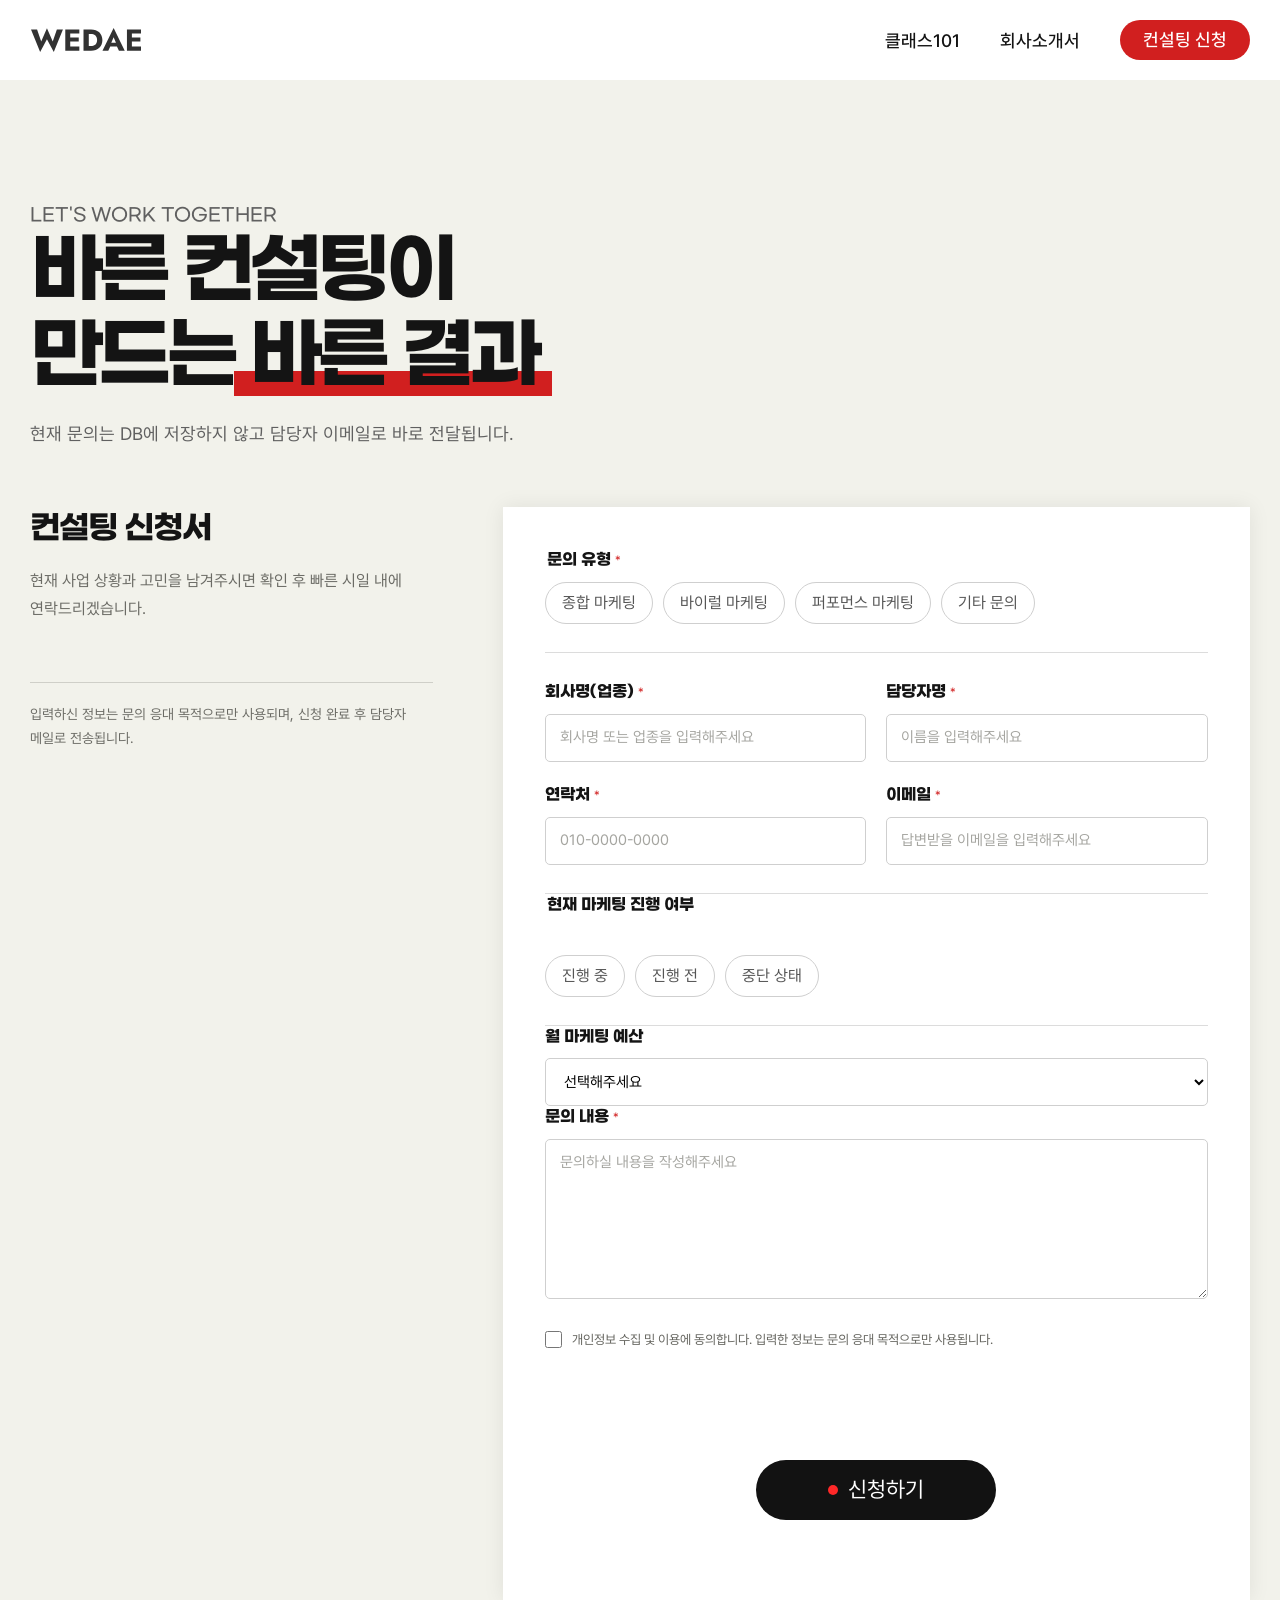
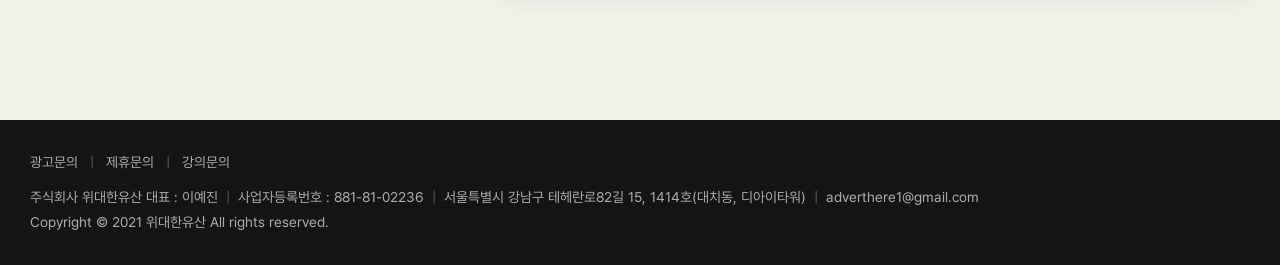
==== contact.html @ e73daf04 "Route static inquiries through email without a database The static homepage now opens a dedicated co" ====
<!doctype html>
<html lang="ko">
<head>
  <meta charset="utf-8">
  <meta name="viewport" content="width=device-width, initial-scale=1">
  <meta name="description" content="위대한유산 무료 컨설팅 신청">
  <meta name="theme-color" content="#f2f2eb">
  <title>컨설팅 신청 | 위대한유산</title>
  <link rel="icon" href="assets/images/favicon.png" type="image/png">
  <link rel="stylesheet" href="styles.css">
  <script src="script.js" defer></script>
</head>
<body class="contact-page">
  <a class="skip-link" href="#contact-form">문의 폼으로 바로가기</a>

  <header class="site-header" data-header>
    <div class="site-header__inner container">
      <a class="brand" href="index.html#top" aria-label="위대한유산 홈">
        <img src="assets/images/test-logo.svg" data-logo alt="위대한유산">
      </a>
      <button class="menu-toggle" type="button" aria-expanded="false" aria-controls="site-navigation">
        <span></span><span></span><span></span><span></span>
        <span class="sr-only">메뉴 열기</span>
      </button>
      <nav class="site-nav" id="site-navigation" aria-label="주요 메뉴">
        <a href="https://class101.net/products/SZLCzfTDjW9v9QkLRdBZ" target="_blank" rel="noreferrer">클래스101</a>
        <a href="assets/docs/company-introduction.pdf" download>회사소개서</a>
        <a class="site-nav__cta" href="#contact-form">컨설팅 신청</a>
      </nav>
    </div>
  </header>

  <main class="contact-main">
    <section class="contact-intro container" aria-labelledby="contact-title">
      <p class="section-heading__point">LET'S WORK TOGETHER</p>
      <h1 id="contact-title">바른 컨설팅이<br>만드는 <span>바른 결과</span></h1>
      <p>현재 문의는 DB에 저장하지 않고 담당자 이메일로 바로 전달됩니다.</p>
    </section>

    <section class="container contact-form-wrap" id="contact-form">
      <div class="contact-side">
        <h2>컨설팅 신청서</h2>
        <p>현재 사업 상황과 고민을 남겨주시면 확인 후 빠른 시일 내에 연락드리겠습니다.</p>
        <p class="contact-side__note">입력하신 정보는 문의 응대 목적으로만 사용되며, 신청 완료 후 담당자 메일로 전송됩니다.</p>
      </div>

      <form class="contact-form" action="https://formsubmit.co/ajax/adverthere1@gmail.com" method="POST" data-contact-form>
        <input type="hidden" name="_subject" value="[위대한유산] 무료 컨설팅 신청">
        <input type="hidden" name="_template" value="table">
        <input type="hidden" name="_captcha" value="false">
        <input type="hidden" name="_url" value="https://winawon02.github.io/new_home/contact.html">
        <input type="hidden" name="_replyto" value="">
        <input type="text" name="_honey" tabindex="-1" autocomplete="off" style="display:none">

        <fieldset class="form-fieldset">
          <legend>문의 유형 <small>*</small></legend>
          <div class="choice-list">
            <label class="choice"><input type="radio" name="contactType" value="종합 마케팅" required><span>종합 마케팅</span></label>
            <label class="choice"><input type="radio" name="contactType" value="바이럴 마케팅"><span>바이럴 마케팅</span></label>
            <label class="choice"><input type="radio" name="contactType" value="퍼포먼스 마케팅"><span>퍼포먼스 마케팅</span></label>
            <label class="choice"><input type="radio" name="contactType" value="기타 문의"><span>기타 문의</span></label>
          </div>
        </fieldset>

        <fieldset class="form-fieldset">
          <div class="form-grid">
            <div class="form-field">
              <label class="form-label" for="contact-company">회사명(업종) <small>*</small></label>
              <input class="form-control" id="contact-company" name="contactCoop" type="text" placeholder="회사명 또는 업종을 입력해주세요" required>
            </div>
            <div class="form-field">
              <label class="form-label" for="contact-name">담당자명 <small>*</small></label>
              <input class="form-control" id="contact-name" name="contactNm" type="text" placeholder="이름을 입력해주세요" required>
            </div>
            <div class="form-field">
              <label class="form-label" for="contact-tel">연락처 <small>*</small></label>
              <input class="form-control" id="contact-tel" name="contactTel" type="tel" inputmode="tel" placeholder="010-0000-0000" required>
            </div>
            <div class="form-field">
              <label class="form-label" for="contact-email">이메일 <small>*</small></label>
              <input class="form-control" id="contact-email" name="email" type="email" placeholder="답변받을 이메일을 입력해주세요" required>
            </div>
          </div>
        </fieldset>

        <fieldset class="form-fieldset">
          <legend>현재 마케팅 진행 여부</legend>
          <div class="choice-list">
            <label class="choice"><input type="radio" name="contactAd" value="진행 중"><span>진행 중</span></label>
            <label class="choice"><input type="radio" name="contactAd" value="진행 전"><span>진행 전</span></label>
            <label class="choice"><input type="radio" name="contactAd" value="중단 상태"><span>중단 상태</span></label>
          </div>
        </fieldset>

        <div class="form-field form-field--full">
          <label class="form-label" for="contact-budget">월 마케팅 예산</label>
          <select class="form-control" id="contact-budget" name="contactBudget">
            <option value="">선택해주세요</option>
            <option value="월 100만원 미만">월 100만원 미만</option>
            <option value="월 100~300만원">월 100~300만원</option>
            <option value="월 300~500만원">월 300~500만원</option>
            <option value="월 500만원 이상">월 500만원 이상</option>
          </select>
        </div>

        <div class="form-field form-field--full">
          <label class="form-label" for="contact-message">문의 내용 <small>*</small></label>
          <textarea class="form-control form-control--memo" id="contact-message" name="contactMemo" maxlength="200" placeholder="문의하실 내용을 작성해주세요" required></textarea>
        </div>

        <label class="form-agree"><input type="checkbox" name="privacyConsent" value="동의" required><span>개인정보 수집 및 이용에 동의합니다. 입력한 정보는 문의 응대 목적으로만 사용됩니다.</span></label>
        <div class="form-submit"><button class="round-button round-button--dark" type="submit"><i aria-hidden="true"></i>신청하기</button></div>
        <p class="form-status" data-contact-status role="status" aria-live="polite"></p>
      </form>
    </section>
  </main>

  <footer class="site-footer">
    <div class="container">
      <div class="site-footer__links"><a href="contact.html">광고문의</a><span>|</span><a href="contact.html">제휴문의</a><span>|</span><a href="contact.html">강의문의</a></div>
      <p>주식회사 위대한유산 대표 : 이예진 <span>|</span> 사업자등록번호 : 881-81-02236 <span>|</span> 서울특별시 강남구 테헤란로82길 15, 1414호(대치동, 디아이타워) <span>|</span> <a href="mailto:adverthere1@gmail.com">adverthere1@gmail.com</a></p>
      <p>Copyright © 2021 위대한유산 All rights reserved.</p>
    </div>
  </footer>
</body>
</html>
---- styles.css ----
@charset "UTF-8";

@font-face { font-family: "Gmarket Sans"; src: url("assets/fonts/gmarket-light.otf") format("opentype"); font-weight: 300; font-display: swap; }
@font-face { font-family: "Gmarket Sans"; src: url("assets/fonts/gmarket-medium.otf") format("opentype"); font-weight: 500; font-display: swap; }
@font-face { font-family: "Gmarket Sans"; src: url("assets/fonts/gmarket-bold.otf") format("opentype"); font-weight: 700; font-display: swap; }
@font-face { font-family: "Pretendard"; src: url("assets/fonts/pretendard-regular.otf") format("opentype"); font-weight: 400; font-display: swap; }
@font-face { font-family: "Pretendard"; src: url("assets/fonts/pretendard-medium.otf") format("opentype"); font-weight: 500; font-display: swap; }
@font-face { font-family: "Pretendard"; src: url("assets/fonts/pretendard-bold.otf") format("opentype"); font-weight: 700; font-display: swap; }

:root { --ink: #141414; --red: #d11f1f; --light-red: #ff2828; --ivory: #f2f2eb; --line: #dcdcdc; --muted: #a2a298; --max-width: 1400px; }
* { box-sizing: border-box; }
html { scroll-behavior: smooth; }
body { margin: 0; overflow-x: hidden; color: var(--ink); background: #fff; font-family: "Pretendard", sans-serif; font-size: 16px; line-height: 1.5; -webkit-font-smoothing: antialiased; }
body.menu-open { overflow: hidden; }
a { color: inherit; text-decoration: none; }
button { color: inherit; font: inherit; }
img { display: block; max-width: 100%; }
.container { width: min(var(--max-width), calc(100% - 60px)); margin: 0 auto; }
.sr-only { position: absolute; width: 1px; height: 1px; padding: 0; margin: -1px; overflow: hidden; clip: rect(0, 0, 0, 0); white-space: nowrap; border: 0; }
.skip-link { position: fixed; top: 12px; left: 12px; z-index: 20; padding: 8px 14px; color: #fff; background: var(--ink); transform: translateY(-150%); transition: transform .2s; }
.skip-link:focus { transform: translateY(0); }
.reveal { opacity: 0; transform: translateY(55px); transition: opacity .7s ease, transform .7s ease; }
.reveal.is-visible { opacity: 1; transform: none; }

.site-header { position: fixed; z-index: 10; top: 0; left: 0; width: 100%; height: 80px; background: #fff; transition: background-color .25s, color .25s; }
.site-header.is-dark { color: #fff; background: var(--ink); }
.site-header__inner { display: flex; align-items: center; justify-content: space-between; height: 100%; }
.brand { display: flex; align-items: center; height: 28px; }
.brand img { width: 112px; height: 24px; object-fit: contain; }
.site-nav { display: flex; align-items: center; gap: 40px; font-size: 18px; font-weight: 500; }
.site-nav a { transition: color .2s, background-color .2s; }
.site-nav a:hover, .site-nav a:focus-visible { color: var(--red); }
.site-nav__cta { width: 130px; color: #fff !important; text-align: center; line-height: 40px; border-radius: 999px; background: var(--red); }
.menu-toggle { display: none; position: relative; z-index: 12; width: 28px; height: 24px; padding: 0; border: 0; background: transparent; cursor: pointer; }
.menu-toggle > span:not(.sr-only) { position: absolute; left: 0; width: 28px; height: 3px; border-radius: 999px; background: currentColor; transition: transform .25s, opacity .25s; }
.menu-toggle > span:nth-child(1) { top: 0; width: 20px; }
.menu-toggle > span:nth-child(2) { top: 7px; }
.menu-toggle > span:nth-child(3) { top: 14px; }
.menu-toggle > span:nth-child(4) { top: 21px; right: 0; left: auto; width: 20px; }
.menu-toggle[aria-expanded="true"] > span:nth-child(1), .menu-toggle[aria-expanded="true"] > span:nth-child(4) { opacity: 0; }
.menu-toggle[aria-expanded="true"] > span:nth-child(2) { transform: translateY(3px) rotate(45deg); }
.menu-toggle[aria-expanded="true"] > span:nth-child(3) { transform: translateY(-4px) rotate(-45deg); }

.hero { position: relative; overflow: hidden; padding-top: 80px; }
.hero__inner { position: relative; display: grid; grid-template-columns: minmax(0, 1fr) minmax(360px, 550px); align-items: center; min-height: 720px; }
.hero__copy { position: relative; z-index: 2; padding: 80px 0 40px; }
.hero__slides { width: min(650px, 100%); overflow: hidden; }
.hero-slide { display: none; animation: slide-in .45s ease both; }
.hero-slide.is-active { display: block; }
.hero__badge { display: flex; align-items: center; gap: 10px; margin-bottom: 20px; font: 500 32px/1.2 "Gmarket Sans", sans-serif; }
.hero__badge img { width: 40px; }
.hero h1 { margin: 0; font: 700 clamp(40px, 4.45vw, 62px)/1.2 "Gmarket Sans", sans-serif; letter-spacing: -.06em; }
.hero h1 span { position: relative; display: inline-block; }
.hero h1 span::after { content: ""; position: absolute; right: 0; bottom: -13px; left: 0; height: 4px; background: var(--red); border-radius: 4px; animation: underline 3s infinite; }
.round-button { display: flex; align-items: center; justify-content: center; width: 240px; height: 60px; gap: 10px; border: 1px solid var(--ink); border-radius: 999px; font-size: 22px; transition: color .2s, background-color .2s, transform .2s; }
.round-button:hover, .round-button:focus-visible { transform: translateY(-2px); }
.round-button i { width: 10px; height: 10px; border-radius: 50%; background: var(--light-red); }
.round-button--dark { margin-top: 80px; color: #fff; background: #121212; }
.round-button--dark:hover, .round-button--dark:focus-visible { color: #fff; background: var(--red); }
.round-button--red { color: #fff; border-color: var(--red); background: var(--red); }
.round-button--red i { background: #fff; }
.hero__visual { position: relative; z-index: 1; width: min(100%, 550px); justify-self: end; }
.hero__visual img { width: 100%; }
.hero__orb { position: absolute; top: 250px; left: -200px; width: 400px; height: 400px; border-radius: 50%; background: #f5f5f5; }
.hero__deco { position: absolute; top: 80px; left: 0; display: flex; align-items: center; height: calc(100% - 80px); }
.hero__deco img { width: 12px; }
.hero__pager { position: absolute; right: 0; bottom: 44px; left: 0; display: flex; align-items: center; height: 60px; }
.hero__arrows { display: flex; align-items: center; gap: 10px; margin-right: 20px; }
.hero__arrows button { display: grid; width: 50px; height: 50px; padding: 5px; place-items: center; border: 1px solid var(--ink); border-radius: 50%; background: #fff; opacity: .22; cursor: pointer; transition: opacity .2s, background .2s; }
.hero__arrows button:hover, .hero__arrows button:focus-visible { opacity: 1; }
.hero__arrows button:first-child img { transform: rotate(-90deg); }
.hero__arrows button:last-child img { transform: rotate(90deg); }
.hero__arrows img { width: 35%; }
.hero__page-line { flex: 1; height: 4px; background: repeating-linear-gradient(90deg, var(--line) 0 6px, transparent 6px 15px); }
.hero__page-number { position: relative; margin-left: 20px; padding-right: 28px; }
.hero__page-number strong { font: 600 32px/1 "Gmarket Sans", sans-serif; }
.hero__page-number span { position: absolute; right: 0; bottom: -7px; color: #b4b4b4; font-size: 18px; }
@keyframes slide-in { from { opacity: 0; transform: translateX(20px); } to { opacity: 1; transform: none; } }
@keyframes underline { 0%, 100% { transform: scaleX(.25); transform-origin: right; } 35%, 70% { transform: scaleX(1); transform-origin: left; } }

.slogan { overflow: hidden; margin-top: 50px; color: #f2f2f2; white-space: nowrap; }
.slogan__track { width: max-content; font: 700 clamp(58px, 8.3vw, 120px)/1 "Gmarket Sans", sans-serif; animation: marquee 30s linear infinite; }
@keyframes marquee { to { transform: translateX(-50%); } }
.section { padding: 140px 0; }
.section-heading--center { text-align: center; }
.section-heading__point { margin: 0 0 20px; color: var(--red); font: 500 22px/1.3 "Gmarket Sans", sans-serif; }
.section-heading h2 { margin: 0; font: 700 clamp(32px, 3.15vw, 44px)/1.25 "Gmarket Sans", sans-serif; letter-spacing: -.06em; }
.section-heading h2 span { position: relative; display: inline-block; z-index: 0; }
.section-heading h2 span::after { content: ""; position: absolute; z-index: -1; right: -10px; bottom: 0; left: -10px; height: 20px; background: #ffebb4; }
.section-heading__copy { max-width: 600px; margin: 40px auto 0; font-size: 20px; line-height: 1.4; word-break: keep-all; }
.talk-list { margin-top: 60px; }
.talk-item { display: flex; align-items: center; }
.talk-item + .talk-item { justify-content: flex-end; margin-top: -40px; }
.talk-item img { width: 140px; }
.talk-item:first-child img { margin-right: 20px; }
.talk-item:last-child img { margin-left: 20px; }
.talk-item p { margin: 0; padding: 20px; border-radius: 10px; box-shadow: 0 0 15px rgba(0, 0, 0, .1); font-size: 22px; font-weight: 400; line-height: 1.4; }
.talk-item em { font-style: normal; font-weight: 700; }

.section--dark { position: relative; overflow: hidden; color: #fff; background: var(--ink); }
.method { min-height: 900px; padding: 0; }
.method__inner { display: flex; flex-direction: column; align-items: center; justify-content: center; min-height: 900px; }
.section-heading--dark h2 { color: #fff; }
.section-heading--dark h2 span::after { background: var(--red); }
.section-heading--dark .section-heading__copy { color: #c8c8c8; font-weight: 300; }
.method__line { position: absolute; left: 50%; width: 1px; height: 50vh; background: rgba(255, 255, 255, .2); transform: translateX(-50%); }
.method__line span { position: absolute; bottom: 0; left: 50%; width: 16px; height: 16px; border-radius: 50%; background: #fff; transform: translateX(-50%); }
.method__line--top { top: 0; }
.method__line--bottom { bottom: 0; }
.method__line--bottom span { top: 0; bottom: auto; }
.method .round-button { margin-top: 54px; }

.clients { padding-bottom: 100px; }
.review-slider { position: relative; margin-top: 60px; padding: 0 80px; }
.review-viewport { overflow: hidden; }
.review-track { display: flex; align-items: stretch; transition: transform .45s ease; }
.review-card { flex: 0 0 33.333%; padding: 20px; opacity: .5; transition: opacity .35s, transform .35s; }
.review-card.is-current { opacity: 1; transform: scale(1.08); }
.review-card__inner { position: relative; min-height: 330px; padding: 80px 30px 30px; border-radius: 20px; box-shadow: 0 0 12px rgba(0, 0, 0, .1); text-align: center; }
.review-card__face { position: absolute; top: -5px; right: 0; left: 0; text-align: center; }
.review-card__face img { width: 120px; margin: 0 auto; }
.review-card strong { display: inline-block; width: 80px; height: 26px; color: #fff; background: var(--ink); font-size: 18px; font-weight: 600; line-height: 26px; }
.review-card p { margin: 20px 0 0; font-size: 16px; line-height: 1.4; word-break: keep-all; }
.slider-arrow { position: absolute; top: 50%; width: 40px; height: 40px; border: 1px solid var(--ink); border-radius: 50%; background: #fff; cursor: pointer; transform: translateY(-50%); }
.slider-arrow:hover, .slider-arrow:focus-visible { color: #fff; background: var(--ink); }
.slider-arrow:disabled { cursor: default; opacity: .25; }
.slider-arrow--prev { left: 0; }
.slider-arrow--next { right: 0; }
.review-note { margin: 18px 0 0; color: var(--muted); font-size: 16px; font-weight: 300; text-align: center; }
.coop-grid { display: grid; grid-template-columns: repeat(6, 1fr); margin-top: 80px; padding-top: 40px; border-top: 1px solid var(--line); }
.coop-grid img { width: 100%; padding: 10px; object-fit: contain; }

.contact-cta { margin-top: 20px; background: var(--ivory); }
.contact-cta__inner { display: flex; align-items: center; justify-content: space-between; gap: 30px; padding: 60px 0; }
.contact-cta p { margin: 0; font: 300 28px/1.4 "Pretendard", sans-serif; }
.contact-cta em { font-style: normal; font-weight: 700; }
.contact-cta .round-button { margin: 0; }
.scroll-top { position: fixed; right: 30px; bottom: 30px; z-index: 4; display: grid; width: 50px; height: 50px; padding: 0; place-items: center; border: 1px solid #fff; background: var(--ink); cursor: pointer; opacity: 0; pointer-events: none; transition: opacity .2s; }
.scroll-top.is-visible { opacity: 1; pointer-events: auto; }
.scroll-top img { width: 12px; }
.site-footer { padding: 30px 0; color: #adadad; background: #141414; font-size: 14px; font-weight: 300; line-height: 1.8; }
.site-footer p { margin: 0; }
.site-footer__links { display: flex; gap: 8px; margin-bottom: 10px; }
.site-footer a:hover, .site-footer a:focus-visible { color: #fff; }
.site-footer span { margin: 0 4px; color: #5e5e5e; }

.contact-page { background: var(--ivory); }
.contact-main { padding: 80px 0 120px; }
.contact-intro { padding: 100px 0 60px; }
.contact-intro h1 { margin: 0; font: 700 clamp(42px, 6vw, 82px)/1.1 "Gmarket Sans", sans-serif; letter-spacing: -.08em; }
.contact-intro h1 span { position: relative; display: inline-block; }
.contact-intro h1 span::after { content: ""; position: absolute; right: -15px; bottom: 0; left: -15px; z-index: -1; height: 25px; background: var(--red); }
.contact-intro p { margin: 24px 0 0; color: #606060; font-size: 18px; }
.contact-form-wrap { display: grid; grid-template-columns: .7fr 1.3fr; gap: 70px; align-items: start; min-width: 0; }
.contact-side h2 { margin: 0; font: 700 32px/1.25 "Gmarket Sans", sans-serif; letter-spacing: -.06em; }
.contact-side p { margin: 20px 0 0; color: #6b6b65; line-height: 1.7; word-break: keep-all; }
.contact-side__note { margin-top: 60px !important; padding-top: 20px; border-top: 1px solid #cfcfc8; font-size: 14px; }
.contact-form { width: 100%; min-width: 0; padding: 42px; background: #fff; box-shadow: 0 0 20px rgba(0, 0, 0, .08); }
.form-fieldset { margin: 0; padding: 0 0 28px; border: 0; border-bottom: 1px solid var(--line); }
.form-fieldset + .form-fieldset { padding-top: 28px; }
.form-fieldset legend, .form-label { display: block; margin-bottom: 12px; font: 700 16px/1.3 "Gmarket Sans", sans-serif; }
.form-label small, .form-fieldset legend small { color: var(--red); font: 400 12px/1.3 "Pretendard", sans-serif; }
.form-grid { display: grid; grid-template-columns: repeat(2, 1fr); gap: 22px 20px; }
.form-control { width: 100%; min-height: 48px; padding: 12px 14px; border: 1px solid #cfcfcf; border-radius: 5px; outline: 0; background: #fff; font: 400 15px/1.4 "Pretendard", sans-serif; }
.form-control:focus { border-color: var(--ink); box-shadow: 0 0 0 2px rgba(209, 31, 31, .12); }
.form-control::placeholder { color: #a5a5a0; }
.form-field { min-width: 0; }
.form-field--full { grid-column: 1 / -1; }
.choice-list { display: flex; min-width: 0; flex-wrap: wrap; gap: 10px; }
.choice { position: relative; }
.choice input { position: absolute; opacity: 0; pointer-events: none; }
.choice span { display: inline-flex; min-height: 40px; align-items: center; padding: 8px 16px; border: 1px solid #cfcfcf; border-radius: 999px; color: #555; cursor: pointer; transition: color .2s, border-color .2s, background-color .2s; }
.choice input:checked + span { color: #fff; border-color: var(--red); background: var(--red); }
.choice input:focus-visible + span { outline: 2px solid var(--red); outline-offset: 2px; }
.form-control--memo { min-height: 160px; resize: vertical; }
.form-agree { display: flex; align-items: flex-start; gap: 10px; margin-top: 24px; color: #62625c; font-size: 13px; line-height: 1.5; }
.form-agree input { width: 17px; height: 17px; margin: 1px 0 0; accent-color: var(--red); }
.form-submit { display: flex; justify-content: center; margin-top: 30px; }
.form-submit .round-button { border: 0; cursor: pointer; }
.form-submit .round-button:disabled { cursor: wait; opacity: .55; }
.form-status { min-height: 24px; margin: 14px 0 0; color: #666; font-size: 13px; text-align: center; }
.form-status.is-error { color: var(--red); }
.form-status.is-loading { color: #777; }
.success-main { display: grid; min-height: calc(100vh - 80px - 130px); align-items: center; padding: 130px 0 100px; }
.success-card { max-width: 680px; margin: 0 auto; padding: 70px 40px; background: #fff; text-align: center; box-shadow: 0 0 20px rgba(0, 0, 0, .08); }
.success-card__point { display: flex; justify-content: center; gap: 6px; color: var(--red); font-size: 30px; }
.success-card h1 { margin: 18px 0 0; font: 700 clamp(30px, 5vw, 48px)/1.25 "Gmarket Sans", sans-serif; letter-spacing: -.07em; }
.success-card p { margin: 18px 0 0; color: #666; font-size: 18px; }
.success-card .round-button { margin: 36px auto 0; }
.success-home { display: flex; align-items: center; justify-content: center; width: 130px; height: 40px; color: #fff; border-radius: 999px; background: var(--red); font-size: 15px; }

@media (max-width: 1199px) {
  .hero__inner { grid-template-columns: minmax(0, 1fr) 450px; }
  .hero__badge { font-size: 28px; }
  .hero h1 { font-size: 48px; }
  .hero__deco, .hero__orb { display: none; }
  .review-card.is-current { transform: scale(1); }
}

@media (max-width: 1023px) {
  .container { width: min(var(--max-width), calc(100% - 48px)); }
  .site-header { height: 72px; }
  .menu-toggle { display: block; }
  .site-nav { position: fixed; top: 0; left: 0; display: flex; flex-direction: column; align-items: center; justify-content: center; gap: 0; width: 100%; height: 100vh; padding: 30px 5%; background: #fff; transform: translateY(-100%); transition: transform .3s; }
  .site-header.is-dark .site-nav { color: var(--ink); background: #fff; }
  .site-nav.is-open { transform: none; }
  .site-nav a { width: auto; padding: 15px; font: 700 44px/1.35 "Gmarket Sans", sans-serif; }
  .site-nav__cta { width: 260px !important; margin-top: 10px; padding: 0 !important; color: #fff !important; font: 500 22px/70px "Pretendard", sans-serif !important; }
  .hero__inner { grid-template-columns: 1fr; align-content: center; min-height: 780px; }
  .hero__copy { padding-top: 40px; }
  .hero__visual { width: min(420px, 62vw); margin: -100px 0 0 auto; }
  .hero__pager { bottom: 20px; }
  .section-heading__copy { font-size: 16px; }
  .talk-item p { max-width: 50%; font-size: 18px; }
  .talk-item + .talk-item { margin-top: 20px; }
  .coop-grid { grid-template-columns: repeat(4, 1fr); }
  .contact-cta p { font-size: 20px; }
}

@media (max-width: 767px) {
  .container { width: calc(100% - 40px); }
  .site-header { height: 60px; }
  .brand img { width: 100px; height: 22px; }
  .site-nav { top: 0; }
  .site-nav a { font-size: 32px; }
  .site-nav__cta { width: 180px !important; font-size: 16px !important; line-height: 58px !important; }
  .hero { padding-top: 60px; }
  .hero__inner { min-height: 620px; align-content: end; }
  .hero__copy { padding: 40px 0 0; }
  .hero__badge { gap: 6px; margin-bottom: 10px; font-size: 20px; }
  .hero__badge img { width: 24px; }
  .hero h1 { font-size: 36px; }
  .hero h1 span::after { bottom: -6px; height: 2px; }
  .hero__visual { width: 70vw; margin: 0 0 0 auto; }
  .round-button { width: 220px; height: 52px; font-size: 18px; }
  .round-button--dark { margin-top: 30px; }
  .hero__pager { bottom: 0; }
  .hero__arrows button { width: 40px; height: 40px; }
  .hero__page-number strong { font-size: 28px; }
  .hero__page-number span { font-size: 14px; }
  .slogan { margin-top: 30px; }
  .slogan__track { font-size: 40px; }
  .section { padding: 90px 0; }
  .section-heading__point { margin-bottom: 15px; font-size: 15px; }
  .section-heading h2 { font-size: 26px; }
  .section-heading h2 span::after { right: -5px; left: -5px; height: 12px; }
  .section-heading__copy { margin-top: 30px; font-size: 13px; }
  .talk-list { margin-top: 40px; }
  .talk-item img { width: 60px; }
  .talk-item:first-child img { margin-right: 10px; }
  .talk-item:last-child img { margin-left: 10px; }
  .talk-item p { max-width: calc(100% - 70px); padding: 15px; font-size: 13px; overflow-wrap: anywhere; }
  .method, .method__inner { min-height: 700px; }
  .method__inner { width: calc(100% - 40px); }
  .method__line { height: 32vh; }
  .method__line span { width: 10px; height: 10px; }
  .method .round-button { margin-top: 35px; }
  .review-slider { margin-top: 40px; padding: 0 50px; }
  .review-card { flex-basis: 100%; padding: 10px; }
  .review-card__inner { min-height: 280px; padding: 70px 20px 20px; }
  .review-card__face img { width: 100px; }
  .review-card strong { width: 60px; height: 22px; font-size: 14px; line-height: 22px; }
  .review-card p { font-size: 13px; }
  .review-note { font-size: 13px; line-height: 1.3; }
  .coop-grid { grid-template-columns: repeat(3, 1fr); margin-top: 50px; padding-top: 30px; }
  .coop-grid img { padding: 6px; }
  .contact-cta__inner { flex-wrap: wrap; justify-content: center; padding: 45px 0; }
  .contact-cta p { width: 100%; font-size: 18px; text-align: center; }
  .contact-cta .round-button { width: 200px; }
  .scroll-top { right: 20px; bottom: 20px; width: 42px; height: 42px; }
  .site-footer { font-size: 12px; line-height: 1.5; }
  .site-footer p { word-break: keep-all; overflow-wrap: anywhere; }
  .contact-main { padding: 60px 0 80px; }
  .contact-intro { padding: 70px 0 40px; }
  .contact-intro h1 { font-size: 44px; }
  .contact-intro h1 span::after { right: -8px; left: -8px; height: 13px; }
  .contact-intro p { font-size: 14px; }
  .contact-form-wrap { display: block; }
  .contact-side { margin-bottom: 35px; }
  .contact-side h2 { font-size: 26px; }
  .contact-side p { font-size: 14px; }
  .contact-side__note { display: none; }
  .contact-form { width: 100%; max-width: 100%; padding: 25px 20px; overflow: hidden; }
  .form-grid { display: block; }
  .form-field { margin-top: 20px; }
  .form-field:first-child { margin-top: 0; }
  .form-field--full { margin-top: 20px; }
  .form-fieldset + .form-fieldset { padding-top: 20px; }
  .form-fieldset { padding-bottom: 20px; }
  .choice span { padding: 7px 12px; font-size: 13px; }
  .success-main { min-height: calc(100vh - 60px - 150px); padding: 90px 0 70px; }
  .success-card { padding: 50px 22px; }
  .success-card p { font-size: 15px; }
  .success-home { width: 96px; height: 36px; font-size: 13px; }
}

@media (prefers-reduced-motion: reduce) {
  *, *::before, *::after { scroll-behavior: auto !important; animation-duration: .01ms !important; animation-iteration-count: 1 !important; transition-duration: .01ms !important; }
}
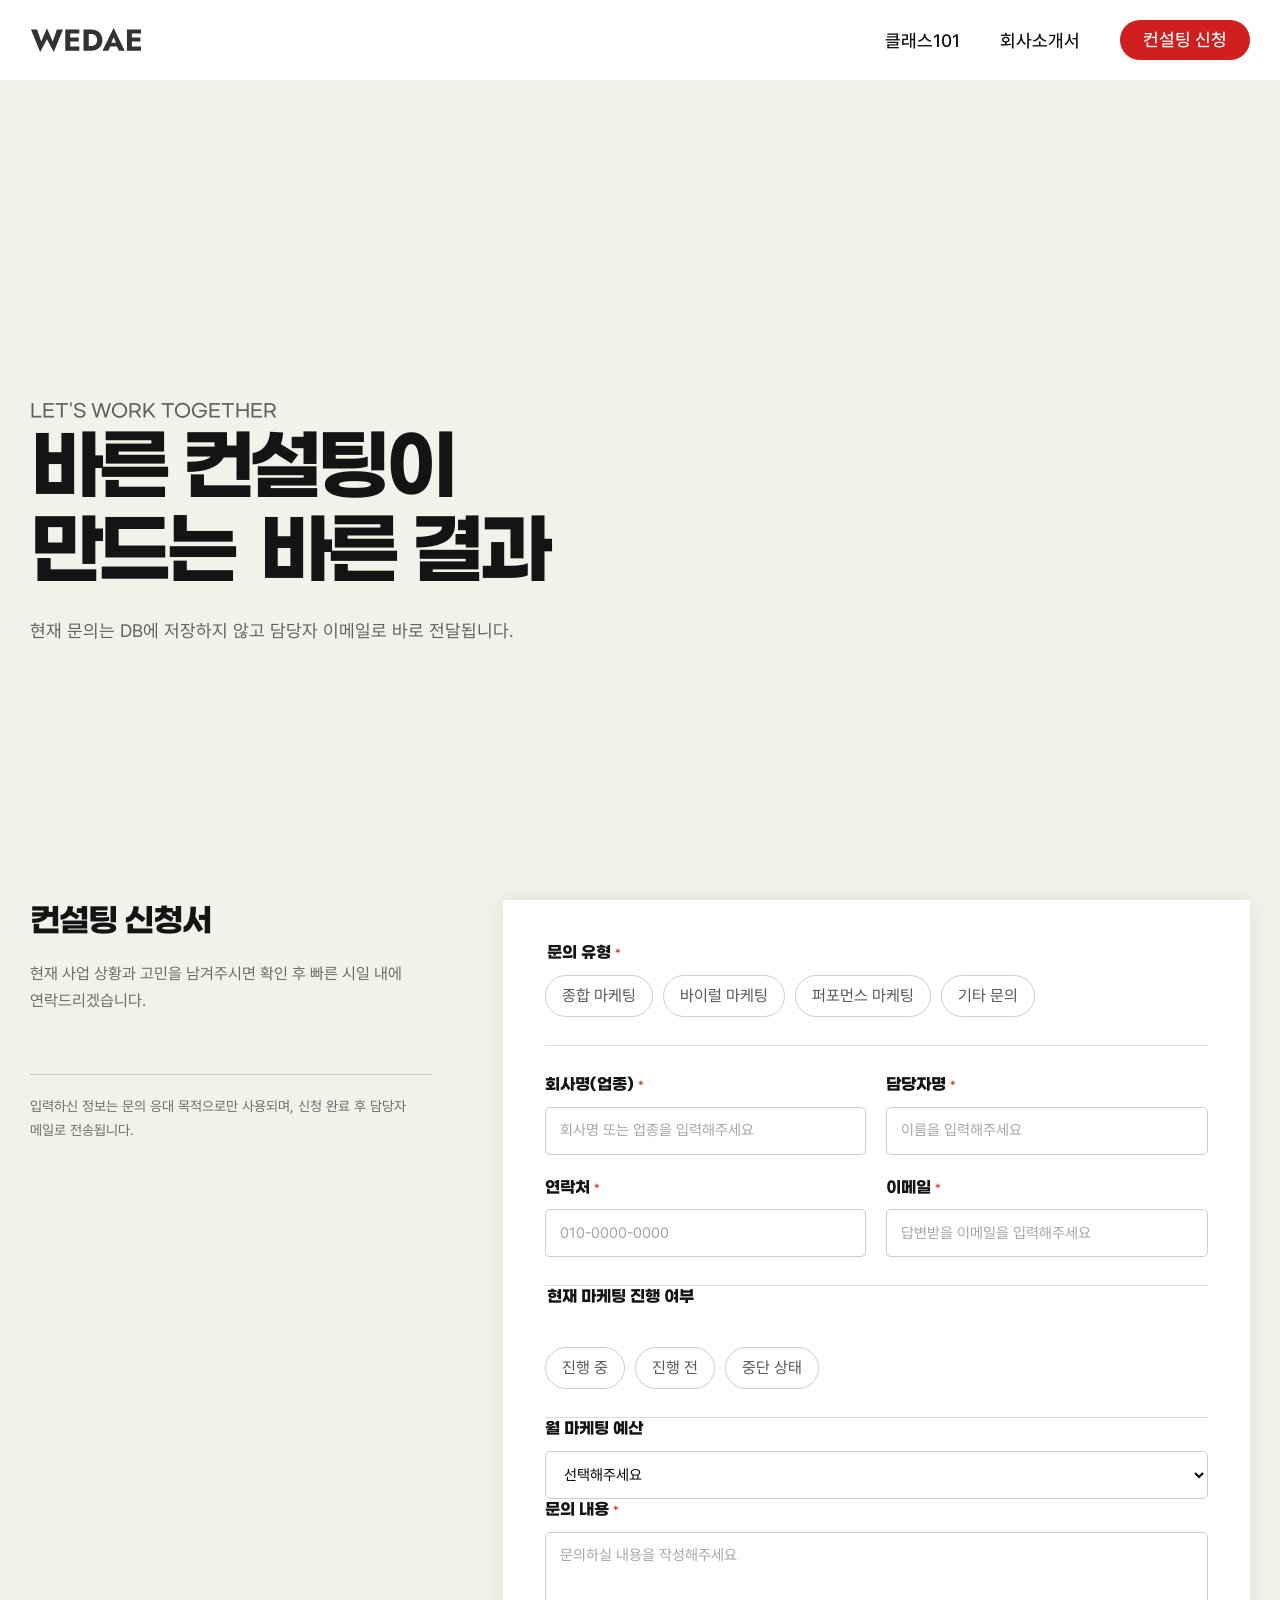
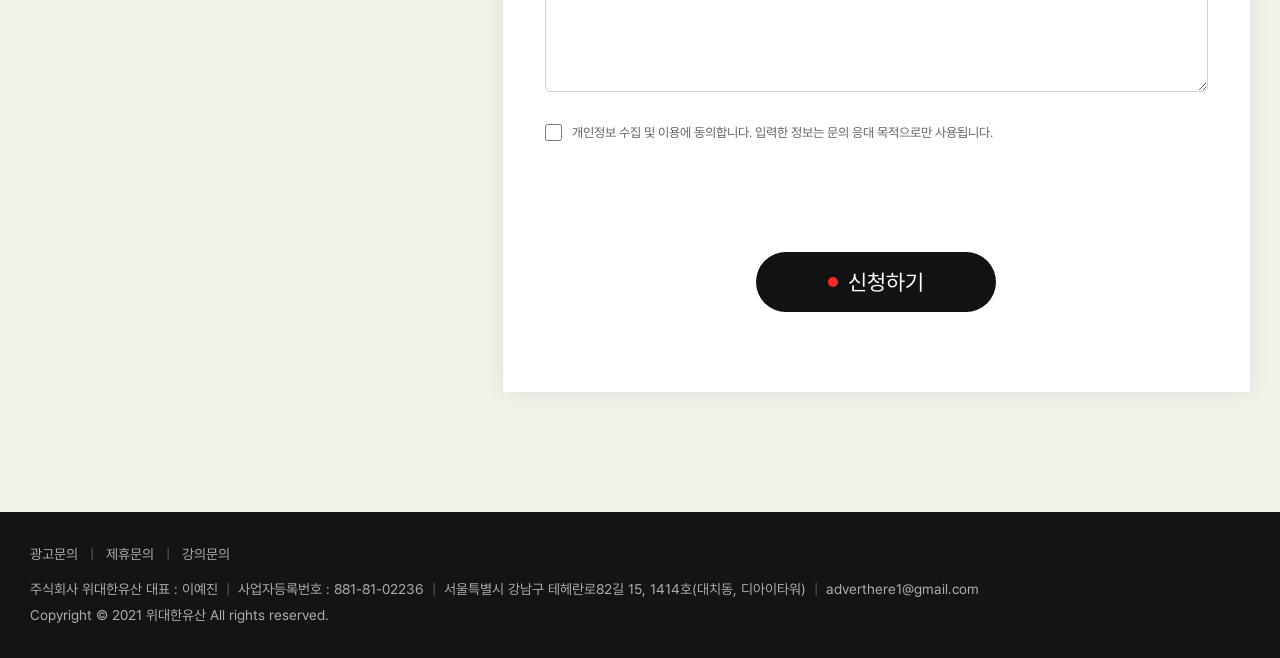
==== commit 6f8acd48: "Restore the original scroll interactions and retire the obsolete source copy The static site now fol" ====
--- a/contact.html
+++ b/contact.html
@@ -32,9 +32,9 @@
 
   <main class="contact-main">
     <section class="contact-intro container" aria-labelledby="contact-title">
-      <p class="section-heading__point">LET'S WORK TOGETHER</p>
-      <h1 id="contact-title">바른 컨설팅이<br>만드는 <span>바른 결과</span></h1>
-      <p>현재 문의는 DB에 저장하지 않고 담당자 이메일로 바로 전달됩니다.</p>
+      <p class="section-heading__point reveal">LET'S WORK TOGETHER</p>
+      <h1 id="contact-title" class="reveal reveal--delay-1">바른 컨설팅이<br>만드는 <span>바른 결과</span></h1>
+      <p class="reveal reveal--delay-2">현재 문의는 DB에 저장하지 않고 담당자 이메일로 바로 전달됩니다.</p>
     </section>
 
     <section class="container contact-form-wrap" id="contact-form">
@@ -44,7 +44,7 @@
         <p class="contact-side__note">입력하신 정보는 문의 응대 목적으로만 사용되며, 신청 완료 후 담당자 메일로 전송됩니다.</p>
       </div>
 
-      <form class="contact-form" action="https://formsubmit.co/ajax/adverthere1@gmail.com" method="POST" data-contact-form>
+      <form class="contact-form" action="https://formsubmit.co/ajax/adverthere1@gmail.com" method="POST" data-contact-panel data-contact-form>
         <input type="hidden" name="_subject" value="[위대한유산] 무료 컨설팅 신청">
         <input type="hidden" name="_template" value="table">
         <input type="hidden" name="_captcha" value="false">
--- a/styles.css
+++ b/styles.css
@@ -19,8 +19,12 @@
 .sr-only { position: absolute; width: 1px; height: 1px; padding: 0; margin: -1px; overflow: hidden; clip: rect(0, 0, 0, 0); white-space: nowrap; border: 0; }
 .skip-link { position: fixed; top: 12px; left: 12px; z-index: 20; padding: 8px 14px; color: #fff; background: var(--ink); transform: translateY(-150%); transition: transform .2s; }
 .skip-link:focus { transform: translateY(0); }
-.reveal { opacity: 0; transform: translateY(55px); transition: opacity .7s ease, transform .7s ease; }
+.reveal { opacity: 0; transform: translateY(55px); transition: opacity .7s ease, transform .7s ease; transition-delay: var(--reveal-delay, 0s); will-change: opacity, transform; }
 .reveal.is-visible { opacity: 1; transform: none; }
+.reveal--delay-1 { --reveal-delay: .1s; }
+.reveal--delay-2 { --reveal-delay: .2s; }
+.reveal--delay-3 { --reveal-delay: .3s; }
+.reveal--delay-4 { --reveal-delay: .4s; }
 
 .site-header { position: fixed; z-index: 10; top: 0; left: 0; width: 100%; height: 80px; background: #fff; transition: background-color .25s, color .25s; }
 .site-header.is-dark { color: #fff; background: var(--ink); }
@@ -50,8 +54,8 @@
 .hero__badge { display: flex; align-items: center; gap: 10px; margin-bottom: 20px; font: 500 32px/1.2 "Gmarket Sans", sans-serif; }
 .hero__badge img { width: 40px; }
 .hero h1 { margin: 0; font: 700 clamp(40px, 4.45vw, 62px)/1.2 "Gmarket Sans", sans-serif; letter-spacing: -.06em; }
-.hero h1 span { position: relative; display: inline-block; }
-.hero h1 span::after { content: ""; position: absolute; right: 0; bottom: -13px; left: 0; height: 4px; background: var(--red); border-radius: 4px; animation: underline 3s infinite; }
+.hero h1 span { position: relative; display: inline-block; padding: 0 10px; }
+.hero h1 span::after { content: ""; position: absolute; right: 2%; bottom: -13px; left: auto; width: 0; height: 4px; background: var(--red); border-radius: 4px; animation: hero-line-wipe 3s infinite; }
 .round-button { display: flex; align-items: center; justify-content: center; width: 240px; height: 60px; gap: 10px; border: 1px solid var(--ink); border-radius: 999px; font-size: 22px; transition: color .2s, background-color .2s, transform .2s; }
 .round-button:hover, .round-button:focus-visible { transform: translateY(-2px); }
 .round-button i { width: 10px; height: 10px; border-radius: 50%; background: var(--light-red); }
@@ -76,12 +80,19 @@
 .hero__page-number strong { font: 600 32px/1 "Gmarket Sans", sans-serif; }
 .hero__page-number span { position: absolute; right: 0; bottom: -7px; color: #b4b4b4; font-size: 18px; }
 @keyframes slide-in { from { opacity: 0; transform: translateX(20px); } to { opacity: 1; transform: none; } }
-@keyframes underline { 0%, 100% { transform: scaleX(.25); transform-origin: right; } 35%, 70% { transform: scaleX(1); transform-origin: left; } }
+@keyframes hero-line-wipe {
+  0% { right: calc(2% + 100%); width: 0; }
+  35% { right: 2%; width: 100%; }
+  70% { right: 2%; width: 0; }
+  100% { right: 2%; width: 0; }
+}
 
 .slogan { overflow: hidden; margin-top: 50px; color: #f2f2f2; white-space: nowrap; }
 .slogan__track { width: max-content; font: 700 clamp(58px, 8.3vw, 120px)/1 "Gmarket Sans", sans-serif; animation: marquee 30s linear infinite; }
 @keyframes marquee { to { transform: translateX(-50%); } }
 .section { padding: 140px 0; }
+.intro-scroll-stage { position: relative; min-height: 180vh; }
+.intro { position: sticky; top: 80px; z-index: 1; display: flex; min-height: calc(100vh - 80px); align-items: center; padding: 80px 0; }
 .section-heading--center { text-align: center; }
 .section-heading__point { margin: 0 0 20px; color: var(--red); font: 500 22px/1.3 "Gmarket Sans", sans-serif; }
 .section-heading h2 { margin: 0; font: 700 clamp(32px, 3.15vw, 44px)/1.25 "Gmarket Sans", sans-serif; letter-spacing: -.06em; }
@@ -98,7 +109,7 @@
 .talk-item em { font-style: normal; font-weight: 700; }
 
 .section--dark { position: relative; overflow: hidden; color: #fff; background: var(--ink); }
-.method { min-height: 900px; padding: 0; }
+.method { z-index: 2; min-height: 900px; padding: 0; }
 .method__inner { display: flex; flex-direction: column; align-items: center; justify-content: center; min-height: 900px; }
 .section-heading--dark h2 { color: #fff; }
 .section-heading--dark h2 span::after { background: var(--red); }
@@ -146,16 +157,22 @@
 
 .contact-page { background: var(--ivory); }
 .contact-main { padding: 80px 0 120px; }
-.contact-intro { padding: 100px 0 60px; }
+.contact-intro { display: flex; min-height: calc(100vh - 80px); flex-direction: column; justify-content: center; padding: 100px 0 60px; }
 .contact-intro h1 { margin: 0; font: 700 clamp(42px, 6vw, 82px)/1.1 "Gmarket Sans", sans-serif; letter-spacing: -.08em; }
-.contact-intro h1 span { position: relative; display: inline-block; }
-.contact-intro h1 span::after { content: ""; position: absolute; right: -15px; bottom: 0; left: -15px; z-index: -1; height: 25px; background: var(--red); }
+.contact-intro h1 span { position: relative; display: inline-block; padding: 0 10px; }
+.contact-intro h1 span::after { content: ""; position: absolute; right: 2%; bottom: 0; left: auto; z-index: -1; width: 0; height: 25px; background: var(--red); animation: hero-line-wipe 3s infinite; }
 .contact-intro p { margin: 24px 0 0; color: #606060; font-size: 18px; }
 .contact-form-wrap { display: grid; grid-template-columns: .7fr 1.3fr; gap: 70px; align-items: start; min-width: 0; }
 .contact-side h2 { margin: 0; font: 700 32px/1.25 "Gmarket Sans", sans-serif; letter-spacing: -.06em; }
 .contact-side p { margin: 20px 0 0; color: #6b6b65; line-height: 1.7; word-break: keep-all; }
 .contact-side__note { margin-top: 60px !important; padding-top: 20px; border-top: 1px solid #cfcfc8; font-size: 14px; }
-.contact-form { width: 100%; min-width: 0; padding: 42px; background: #fff; box-shadow: 0 0 20px rgba(0, 0, 0, .08); }
+.contact-form { position: relative; width: 100%; min-width: 0; max-height: 1600px; padding: 42px; overflow: hidden; background: #fff; box-shadow: 0 0 20px rgba(0, 0, 0, .08); transition: width .45s ease, max-width .45s ease, max-height .45s ease, padding .45s ease; }
+.contact-form::before { content: "•  컨설팅 신청서"; position: absolute; inset: 0; z-index: 2; display: flex; align-items: center; justify-content: center; color: #fff; font: 700 18px/1.3 "Gmarket Sans", sans-serif; background: var(--ink); opacity: 0; pointer-events: none; transition: opacity .25s ease; }
+.contact-form > * { position: relative; z-index: 1; opacity: 1; transform: none; transition: opacity .35s ease .2s, transform .35s ease .2s, visibility 0s linear .2s; }
+.contact-form.is-collapsed { width: 260px; max-width: 260px; max-height: 100px; padding: 0 20px; margin-right: auto; margin-left: auto; }
+.contact-form.is-collapsed::before { opacity: 1; }
+.contact-form.is-collapsed > * { visibility: hidden; opacity: 0; transform: translateY(18px); transition-delay: 0s; }
+.contact-form.is-expanded { width: 100%; max-width: none; }
 .form-fieldset { margin: 0; padding: 0 0 28px; border: 0; border-bottom: 1px solid var(--line); }
 .form-fieldset + .form-fieldset { padding-top: 28px; }
 .form-fieldset legend, .form-label { display: block; margin-bottom: 12px; font: 700 16px/1.3 "Gmarket Sans", sans-serif; }
@@ -270,6 +287,8 @@
   .scroll-top { right: 20px; bottom: 20px; width: 42px; height: 42px; }
   .site-footer { font-size: 12px; line-height: 1.5; }
   .site-footer p { word-break: keep-all; overflow-wrap: anywhere; }
+  .intro-scroll-stage { min-height: 175vh; }
+  .intro { top: 60px; min-height: calc(100vh - 60px); }
   .contact-main { padding: 60px 0 80px; }
   .contact-intro { padding: 70px 0 40px; }
   .contact-intro h1 { font-size: 44px; }
@@ -281,6 +300,7 @@
   .contact-side p { font-size: 14px; }
   .contact-side__note { display: none; }
   .contact-form { width: 100%; max-width: 100%; padding: 25px 20px; overflow: hidden; }
+  .contact-form.is-collapsed { width: 220px; max-width: 220px; max-height: 88px; padding: 0 16px; }
   .form-grid { display: block; }
   .form-field { margin-top: 20px; }
   .form-field:first-child { margin-top: 0; }
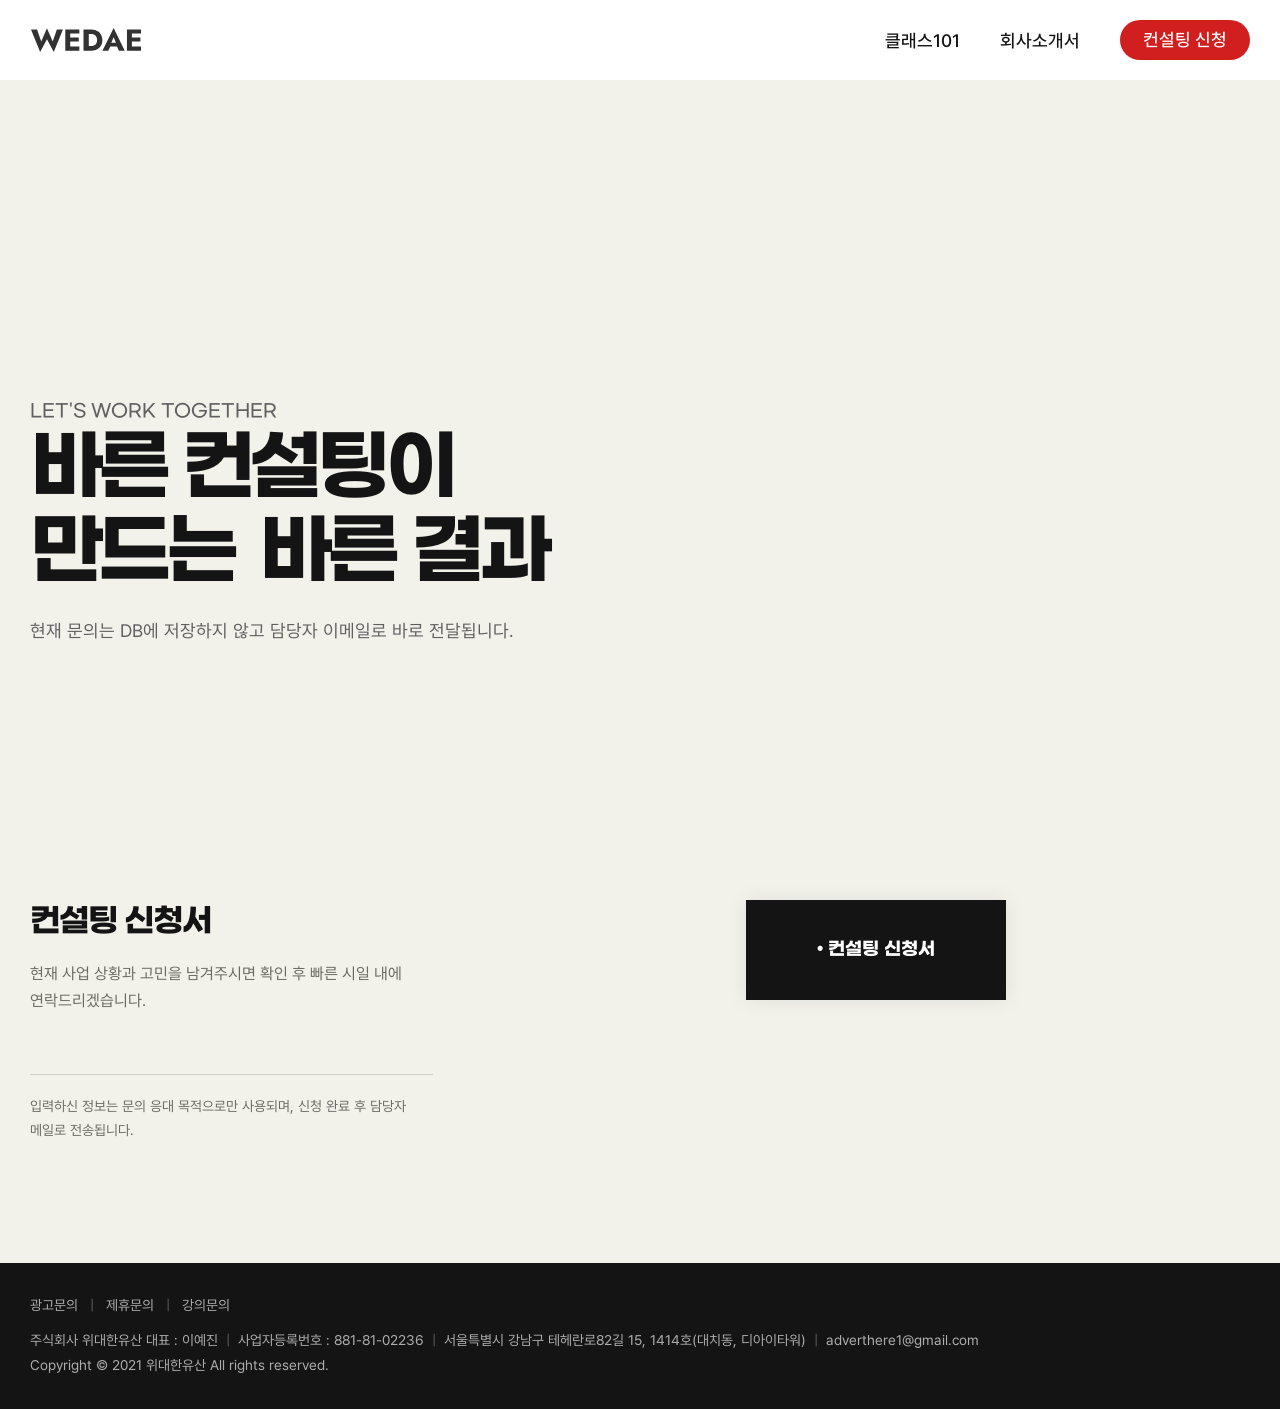
==== commit 3894956d: "Align the two marketing intake fields with the original form rhythm The marketing status and monthly" ====
--- a/contact.html
+++ b/contact.html
@@ -83,7 +83,7 @@
           </div>
         </fieldset>
 
-        <fieldset class="form-fieldset">
+        <fieldset class="form-fieldset form-fieldset--inline">
           <legend>현재 마케팅 진행 여부</legend>
           <div class="choice-list">
             <label class="choice"><input type="radio" name="contactAd" value="진행 중"><span>진행 중</span></label>
@@ -92,7 +92,7 @@
           </div>
         </fieldset>
 
-        <div class="form-field form-field--full">
+        <div class="form-field form-field--full form-field--inline">
           <label class="form-label" for="contact-budget">월 마케팅 예산</label>
           <select class="form-control" id="contact-budget" name="contactBudget">
             <option value="">선택해주세요</option>
--- a/styles.css
+++ b/styles.css
@@ -48,7 +48,7 @@
 .hero { position: relative; overflow: hidden; padding-top: 80px; }
 .hero__inner { position: relative; display: grid; grid-template-columns: minmax(0, 1fr) minmax(360px, 550px); align-items: center; min-height: 720px; }
 .hero__copy { position: relative; z-index: 2; padding: 80px 0 40px; }
-.hero__slides { width: min(650px, 100%); overflow: hidden; }
+.hero__slides { width: min(650px, 100%); padding-bottom: 20px; overflow: hidden; }
 .hero-slide { display: none; animation: slide-in .45s ease both; }
 .hero-slide.is-active { display: block; }
 .hero__badge { display: flex; align-items: center; gap: 10px; margin-bottom: 20px; font: 500 32px/1.2 "Gmarket Sans", sans-serif; }
@@ -95,7 +95,7 @@
 .intro { position: sticky; top: 80px; z-index: 1; display: flex; min-height: calc(100vh - 80px); align-items: center; padding: 80px 0; }
 .section-heading--center { text-align: center; }
 .section-heading__point { margin: 0 0 20px; color: var(--red); font: 500 22px/1.3 "Gmarket Sans", sans-serif; }
-.section-heading h2 { margin: 0; font: 700 clamp(32px, 3.15vw, 44px)/1.25 "Gmarket Sans", sans-serif; letter-spacing: -.06em; }
+.section-heading h2 { position: relative; z-index: 1; margin: 0; font: 700 clamp(32px, 3.15vw, 44px)/1.25 "Gmarket Sans", sans-serif; letter-spacing: -.06em; }
 .section-heading h2 span { position: relative; display: inline-block; z-index: 0; }
 .section-heading h2 span::after { content: ""; position: absolute; z-index: -1; right: -10px; bottom: 0; left: -10px; height: 20px; background: #ffebb4; }
 .section-heading__copy { max-width: 600px; margin: 40px auto 0; font-size: 20px; line-height: 1.4; word-break: keep-all; }
@@ -109,17 +109,15 @@
 .talk-item em { font-style: normal; font-weight: 700; }
 
 .section--dark { position: relative; overflow: hidden; color: #fff; background: var(--ink); }
-.method { z-index: 2; min-height: 900px; padding: 0; }
-.method__inner { display: flex; flex-direction: column; align-items: center; justify-content: center; min-height: 900px; }
+.method { z-index: 2; min-height: 700px; height: 100vh; padding: 0; }
+.method__inner { display: flex; align-items: center; justify-content: center; height: 100%; min-height: 0; }
+.method__stack { width: 100%; text-align: center; }
 .section-heading--dark h2 { color: #fff; }
 .section-heading--dark h2 span::after { background: var(--red); }
 .section-heading--dark .section-heading__copy { color: #c8c8c8; font-weight: 300; }
-.method__line { position: absolute; left: 50%; width: 1px; height: 50vh; background: rgba(255, 255, 255, .2); transform: translateX(-50%); }
+.method__line { position: relative; width: 1px; height: 50vh; margin: 0 auto; background: rgba(255, 255, 255, .2); }
 .method__line span { position: absolute; bottom: 0; left: 50%; width: 16px; height: 16px; border-radius: 50%; background: #fff; transform: translateX(-50%); }
-.method__line--top { top: 0; }
-.method__line--bottom { bottom: 0; }
-.method__line--bottom span { top: 0; bottom: auto; }
-.method .round-button { margin-top: 54px; }
+.method .round-button { margin: 54px auto 0; }
 
 .clients { padding-bottom: 100px; }
 .review-slider { position: relative; margin-top: 60px; padding: 0 80px; }
@@ -166,9 +164,9 @@
 .contact-side h2 { margin: 0; font: 700 32px/1.25 "Gmarket Sans", sans-serif; letter-spacing: -.06em; }
 .contact-side p { margin: 20px 0 0; color: #6b6b65; line-height: 1.7; word-break: keep-all; }
 .contact-side__note { margin-top: 60px !important; padding-top: 20px; border-top: 1px solid #cfcfc8; font-size: 14px; }
-.contact-form { position: relative; width: 100%; min-width: 0; max-height: 1600px; padding: 42px; overflow: hidden; background: #fff; box-shadow: 0 0 20px rgba(0, 0, 0, .08); transition: width .45s ease, max-width .45s ease, max-height .45s ease, padding .45s ease; }
+.contact-form { position: relative; width: 100%; min-width: 0; max-height: 1600px; padding: 42px; overflow: hidden; background: #fff; box-shadow: 0 0 20px rgba(0, 0, 0, .08); transition: width .85s cubic-bezier(.22, .61, .36, 1), max-width .85s cubic-bezier(.22, .61, .36, 1), max-height .85s cubic-bezier(.22, .61, .36, 1), padding .85s cubic-bezier(.22, .61, .36, 1); }
 .contact-form::before { content: "•  컨설팅 신청서"; position: absolute; inset: 0; z-index: 2; display: flex; align-items: center; justify-content: center; color: #fff; font: 700 18px/1.3 "Gmarket Sans", sans-serif; background: var(--ink); opacity: 0; pointer-events: none; transition: opacity .25s ease; }
-.contact-form > * { position: relative; z-index: 1; opacity: 1; transform: none; transition: opacity .35s ease .2s, transform .35s ease .2s, visibility 0s linear .2s; }
+.contact-form > * { position: relative; z-index: 1; opacity: 1; transform: none; transition: opacity .6s ease .4s, transform .6s ease .4s, visibility 0s linear .4s; }
 .contact-form.is-collapsed { width: 260px; max-width: 260px; max-height: 100px; padding: 0 20px; margin-right: auto; margin-left: auto; }
 .contact-form.is-collapsed::before { opacity: 1; }
 .contact-form.is-collapsed > * { visibility: hidden; opacity: 0; transform: translateY(18px); transition-delay: 0s; }
@@ -177,6 +175,9 @@
 .form-fieldset + .form-fieldset { padding-top: 28px; }
 .form-fieldset legend, .form-label { display: block; margin-bottom: 12px; font: 700 16px/1.3 "Gmarket Sans", sans-serif; }
 .form-label small, .form-fieldset legend small { color: var(--red); font: 400 12px/1.3 "Pretendard", sans-serif; }
+.form-fieldset--inline { overflow: hidden; padding: 20px 0; }
+.form-fieldset--inline legend { float: left; width: 200px; margin: 0; }
+.form-fieldset--inline .choice-list { margin-left: 220px; }
 .form-grid { display: grid; grid-template-columns: repeat(2, 1fr); gap: 22px 20px; }
 .form-control { width: 100%; min-height: 48px; padding: 12px 14px; border: 1px solid #cfcfcf; border-radius: 5px; outline: 0; background: #fff; font: 400 15px/1.4 "Pretendard", sans-serif; }
 .form-control:focus { border-color: var(--ink); box-shadow: 0 0 0 2px rgba(209, 31, 31, .12); }
@@ -190,10 +191,14 @@
 .choice input:checked + span { color: #fff; border-color: var(--red); background: var(--red); }
 .choice input:focus-visible + span { outline: 2px solid var(--red); outline-offset: 2px; }
 .form-control--memo { min-height: 160px; resize: vertical; }
+.form-field--inline { display: flex; align-items: center; gap: 20px; padding: 20px 0; border-bottom: 1px solid var(--line); }
+.form-field--inline .form-label { flex: 0 0 200px; margin: 0; }
+.form-field--inline .form-control { flex: 1 1 auto; width: auto; }
 .form-agree { display: flex; align-items: flex-start; gap: 10px; margin-top: 24px; color: #62625c; font-size: 13px; line-height: 1.5; }
 .form-agree input { width: 17px; height: 17px; margin: 1px 0 0; accent-color: var(--red); }
-.form-submit { display: flex; justify-content: center; margin-top: 30px; }
+.form-submit { display: flex; justify-content: center; margin-top: 80px; }
 .form-submit .round-button { border: 0; cursor: pointer; }
+.form-submit .round-button--dark { margin-top: 0; }
 .form-submit .round-button:disabled { cursor: wait; opacity: .55; }
 .form-status { min-height: 24px; margin: 14px 0 0; color: #666; font-size: 13px; text-align: center; }
 .form-status.is-error { color: var(--red); }
@@ -244,6 +249,7 @@
   .hero { padding-top: 60px; }
   .hero__inner { min-height: 620px; align-content: end; }
   .hero__copy { padding: 40px 0 0; }
+  .hero__slides { padding-bottom: 14px; }
   .hero__badge { gap: 6px; margin-bottom: 10px; font-size: 20px; }
   .hero__badge img { width: 24px; }
   .hero h1 { font-size: 36px; }
@@ -267,9 +273,9 @@
   .talk-item:first-child img { margin-right: 10px; }
   .talk-item:last-child img { margin-left: 10px; }
   .talk-item p { max-width: calc(100% - 70px); padding: 15px; font-size: 13px; overflow-wrap: anywhere; }
-  .method, .method__inner { min-height: 700px; }
-  .method__inner { width: calc(100% - 40px); }
-  .method__line { height: 32vh; }
+  .method { min-height: 700px; height: 100vh; }
+  .method__inner { width: calc(100% - 40px); min-height: 0; height: 100%; }
+  .method__line { height: 50vh; }
   .method__line span { width: 10px; height: 10px; }
   .method .round-button { margin-top: 35px; }
   .review-slider { margin-top: 40px; padding: 0 50px; }
@@ -302,6 +308,11 @@
   .contact-form { width: 100%; max-width: 100%; padding: 25px 20px; overflow: hidden; }
   .contact-form.is-collapsed { width: 220px; max-width: 220px; max-height: 88px; padding: 0 16px; }
   .form-grid { display: block; }
+  .form-fieldset--inline legend, .form-field--inline .form-label { flex-basis: 130px; margin-bottom: 0; white-space: nowrap; font-size: 14px; letter-spacing: -.05em; }
+  .form-fieldset--inline legend { width: 130px; }
+  .form-fieldset--inline .choice-list { margin-left: 142px; }
+  .contact-form .form-field--inline { margin-top: 0; }
+  .form-field--inline .form-control { min-width: 0; }
   .form-field { margin-top: 20px; }
   .form-field:first-child { margin-top: 0; }
   .form-field--full { margin-top: 20px; }
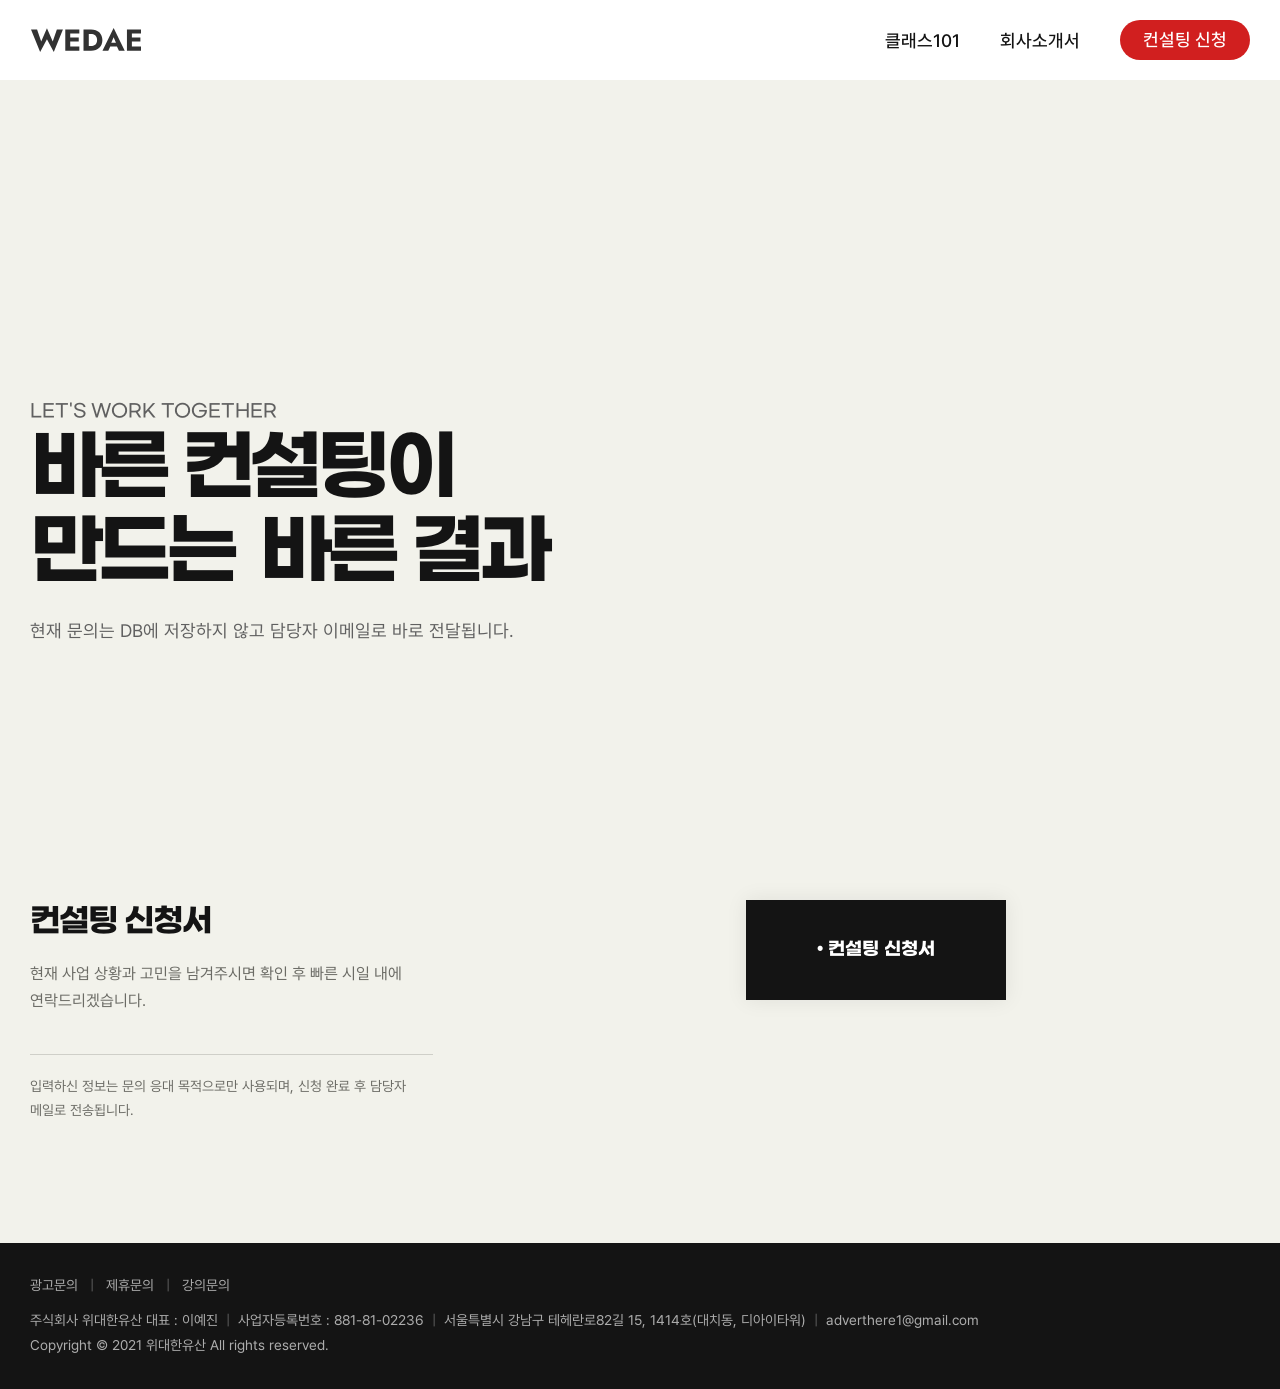
==== commit ed213502: "Stage contact form expansion and rebalance its spacing The contact note and message field now have d" ====
--- a/contact.html
+++ b/contact.html
@@ -103,7 +103,7 @@
           </select>
         </div>
 
-        <div class="form-field form-field--full">
+        <div class="form-field form-field--full form-field--message">
           <label class="form-label" for="contact-message">문의 내용 <small>*</small></label>
           <textarea class="form-control form-control--memo" id="contact-message" name="contactMemo" maxlength="200" placeholder="문의하실 내용을 작성해주세요" required></textarea>
         </div>
--- a/styles.css
+++ b/styles.css
@@ -163,13 +163,17 @@
 .contact-form-wrap { display: grid; grid-template-columns: .7fr 1.3fr; gap: 70px; align-items: start; min-width: 0; }
 .contact-side h2 { margin: 0; font: 700 32px/1.25 "Gmarket Sans", sans-serif; letter-spacing: -.06em; }
 .contact-side p { margin: 20px 0 0; color: #6b6b65; line-height: 1.7; word-break: keep-all; }
-.contact-side__note { margin-top: 60px !important; padding-top: 20px; border-top: 1px solid #cfcfc8; font-size: 14px; }
-.contact-form { position: relative; width: 100%; min-width: 0; max-height: 1600px; padding: 42px; overflow: hidden; background: #fff; box-shadow: 0 0 20px rgba(0, 0, 0, .08); transition: width .85s cubic-bezier(.22, .61, .36, 1), max-width .85s cubic-bezier(.22, .61, .36, 1), max-height .85s cubic-bezier(.22, .61, .36, 1), padding .85s cubic-bezier(.22, .61, .36, 1); }
+.contact-side__note { margin-top: 40px !important; padding-top: 20px; border-top: 1px solid #cfcfc8; font-size: 14px; }
+.contact-form { position: relative; width: 100%; min-width: 0; max-height: 1600px; padding: 42px; overflow: hidden; background: #fff; box-shadow: 0 0 20px rgba(0, 0, 0, .08); transition: width .7s cubic-bezier(.22, .61, .36, 1), max-width .7s cubic-bezier(.22, .61, .36, 1), max-height .8s cubic-bezier(.22, .61, .36, 1), padding .8s cubic-bezier(.22, .61, .36, 1); }
 .contact-form::before { content: "•  컨설팅 신청서"; position: absolute; inset: 0; z-index: 2; display: flex; align-items: center; justify-content: center; color: #fff; font: 700 18px/1.3 "Gmarket Sans", sans-serif; background: var(--ink); opacity: 0; pointer-events: none; transition: opacity .25s ease; }
-.contact-form > * { position: relative; z-index: 1; opacity: 1; transform: none; transition: opacity .6s ease .4s, transform .6s ease .4s, visibility 0s linear .4s; }
+.contact-form > * { position: relative; z-index: 1; visibility: hidden; opacity: 0; transform: translateY(18px); transition: opacity .55s ease, transform .55s ease, visibility 0s linear .55s; }
 .contact-form.is-collapsed { width: 260px; max-width: 260px; max-height: 100px; padding: 0 20px; margin-right: auto; margin-left: auto; }
 .contact-form.is-collapsed::before { opacity: 1; }
-.contact-form.is-collapsed > * { visibility: hidden; opacity: 0; transform: translateY(18px); transition-delay: 0s; }
+.contact-form.is-collapsed > * { transition-delay: 0s; }
+.contact-form.is-width-expanded { width: 100%; max-width: none; max-height: 100px; padding: 0 20px; }
+.contact-form.is-width-expanded::before { transition-delay: .25s; }
+.contact-form.is-width-expanded.is-height-expanded { max-height: 1600px; padding: 42px; }
+.contact-form.is-content-visible > * { visibility: visible; opacity: 1; transform: none; transition-delay: 0s; }
 .contact-form.is-expanded { width: 100%; max-width: none; }
 .form-fieldset { margin: 0; padding: 0 0 28px; border: 0; border-bottom: 1px solid var(--line); }
 .form-fieldset + .form-fieldset { padding-top: 28px; }
@@ -194,6 +198,7 @@
 .form-field--inline { display: flex; align-items: center; gap: 20px; padding: 20px 0; border-bottom: 1px solid var(--line); }
 .form-field--inline .form-label { flex: 0 0 200px; margin: 0; }
 .form-field--inline .form-control { flex: 1 1 auto; width: auto; }
+.form-field--message { margin-top: 20px; }
 .form-agree { display: flex; align-items: flex-start; gap: 10px; margin-top: 24px; color: #62625c; font-size: 13px; line-height: 1.5; }
 .form-agree input { width: 17px; height: 17px; margin: 1px 0 0; accent-color: var(--red); }
 .form-submit { display: flex; justify-content: center; margin-top: 80px; }
@@ -307,6 +312,8 @@
   .contact-side__note { display: none; }
   .contact-form { width: 100%; max-width: 100%; padding: 25px 20px; overflow: hidden; }
   .contact-form.is-collapsed { width: 220px; max-width: 220px; max-height: 88px; padding: 0 16px; }
+  .contact-form.is-width-expanded { width: 100%; max-width: 100%; max-height: 88px; padding: 0 16px; }
+  .contact-form.is-width-expanded.is-height-expanded { max-height: 1600px; padding: 25px 20px; }
   .form-grid { display: block; }
   .form-fieldset--inline legend, .form-field--inline .form-label { flex-basis: 130px; margin-bottom: 0; white-space: nowrap; font-size: 14px; letter-spacing: -.05em; }
   .form-fieldset--inline legend { width: 130px; }
@@ -316,6 +323,7 @@
   .form-field { margin-top: 20px; }
   .form-field:first-child { margin-top: 0; }
   .form-field--full { margin-top: 20px; }
+  .form-field--message { margin-top: 20px; }
   .form-fieldset + .form-fieldset { padding-top: 20px; }
   .form-fieldset { padding-bottom: 20px; }
   .choice span { padding: 7px 12px; font-size: 13px; }
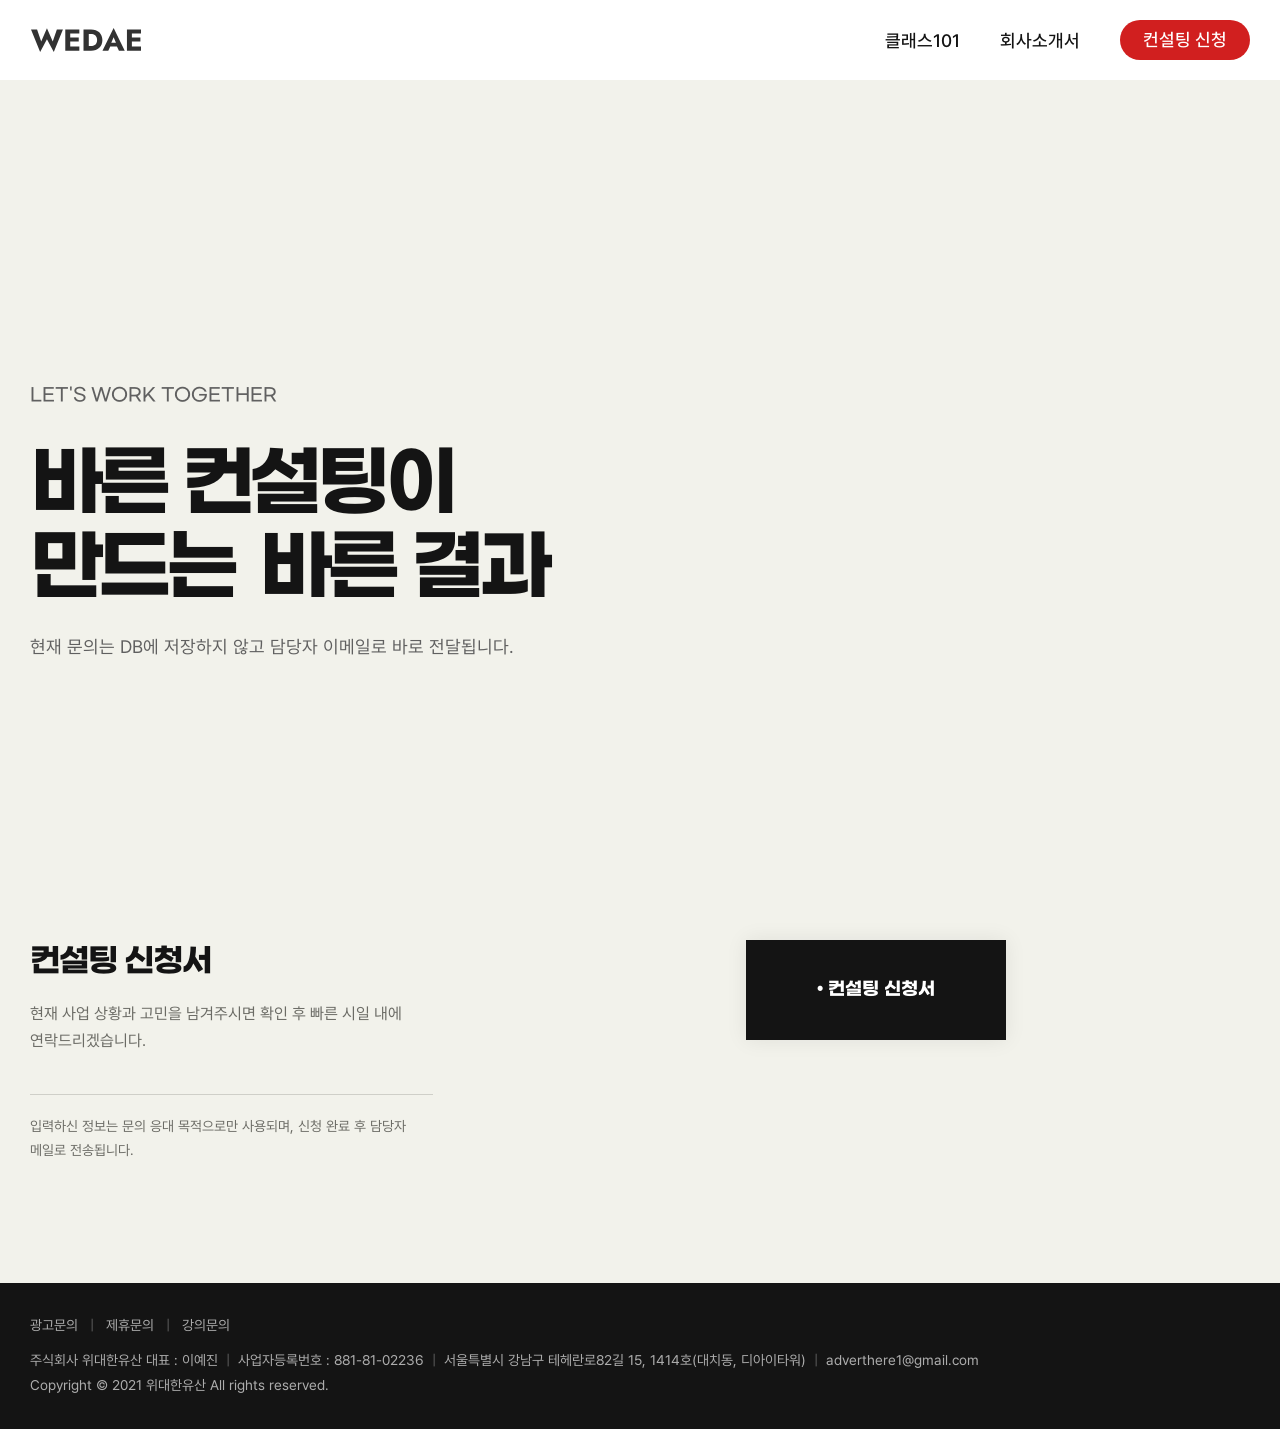
==== commit e4332c5e: "Use Korean column labels in contact emails FormSubmit now receives human-readable Korean field names" ====
--- a/contact.html
+++ b/contact.html
@@ -55,10 +55,10 @@
         <fieldset class="form-fieldset">
           <legend>문의 유형 <small>*</small></legend>
           <div class="choice-list">
-            <label class="choice"><input type="radio" name="contactType" value="종합 마케팅" required><span>종합 마케팅</span></label>
-            <label class="choice"><input type="radio" name="contactType" value="바이럴 마케팅"><span>바이럴 마케팅</span></label>
-            <label class="choice"><input type="radio" name="contactType" value="퍼포먼스 마케팅"><span>퍼포먼스 마케팅</span></label>
-            <label class="choice"><input type="radio" name="contactType" value="기타 문의"><span>기타 문의</span></label>
+            <label class="choice"><input type="radio" name="문의 유형" value="종합 마케팅" required><span>종합 마케팅</span></label>
+            <label class="choice"><input type="radio" name="문의 유형" value="바이럴 마케팅"><span>바이럴 마케팅</span></label>
+            <label class="choice"><input type="radio" name="문의 유형" value="퍼포먼스 마케팅"><span>퍼포먼스 마케팅</span></label>
+            <label class="choice"><input type="radio" name="문의 유형" value="기타 문의"><span>기타 문의</span></label>
           </div>
         </fieldset>
 
@@ -66,19 +66,19 @@
           <div class="form-grid">
             <div class="form-field">
               <label class="form-label" for="contact-company">회사명(업종) <small>*</small></label>
-              <input class="form-control" id="contact-company" name="contactCoop" type="text" placeholder="회사명 또는 업종을 입력해주세요" required>
+              <input class="form-control" id="contact-company" name="회사명(업종)" type="text" placeholder="회사명 또는 업종을 입력해주세요" required>
             </div>
             <div class="form-field">
               <label class="form-label" for="contact-name">담당자명 <small>*</small></label>
-              <input class="form-control" id="contact-name" name="contactNm" type="text" placeholder="이름을 입력해주세요" required>
+              <input class="form-control" id="contact-name" name="담당자명" type="text" placeholder="이름을 입력해주세요" required>
             </div>
             <div class="form-field">
               <label class="form-label" for="contact-tel">연락처 <small>*</small></label>
-              <input class="form-control" id="contact-tel" name="contactTel" type="tel" inputmode="tel" placeholder="010-0000-0000" required>
+              <input class="form-control" id="contact-tel" name="연락처" type="tel" inputmode="tel" placeholder="010-0000-0000" required>
             </div>
             <div class="form-field">
               <label class="form-label" for="contact-email">이메일 <small>*</small></label>
-              <input class="form-control" id="contact-email" name="email" type="email" placeholder="답변받을 이메일을 입력해주세요" required>
+              <input class="form-control" id="contact-email" name="이메일" type="email" placeholder="답변받을 이메일을 입력해주세요" required>
             </div>
           </div>
         </fieldset>
@@ -86,15 +86,15 @@
         <fieldset class="form-fieldset form-fieldset--inline">
           <legend>현재 마케팅 진행 여부</legend>
           <div class="choice-list">
-            <label class="choice"><input type="radio" name="contactAd" value="진행 중"><span>진행 중</span></label>
-            <label class="choice"><input type="radio" name="contactAd" value="진행 전"><span>진행 전</span></label>
-            <label class="choice"><input type="radio" name="contactAd" value="중단 상태"><span>중단 상태</span></label>
+            <label class="choice"><input type="radio" name="현재 마케팅 진행 여부" value="진행 중"><span>진행 중</span></label>
+            <label class="choice"><input type="radio" name="현재 마케팅 진행 여부" value="진행 전"><span>진행 전</span></label>
+            <label class="choice"><input type="radio" name="현재 마케팅 진행 여부" value="중단 상태"><span>중단 상태</span></label>
           </div>
         </fieldset>
 
         <div class="form-field form-field--full form-field--inline">
           <label class="form-label" for="contact-budget">월 마케팅 예산</label>
-          <select class="form-control" id="contact-budget" name="contactBudget">
+          <select class="form-control" id="contact-budget" name="월 마케팅 예산">
             <option value="">선택해주세요</option>
             <option value="월 100만원 미만">월 100만원 미만</option>
             <option value="월 100~300만원">월 100~300만원</option>
@@ -105,10 +105,10 @@
 
         <div class="form-field form-field--full form-field--message">
           <label class="form-label" for="contact-message">문의 내용 <small>*</small></label>
-          <textarea class="form-control form-control--memo" id="contact-message" name="contactMemo" maxlength="200" placeholder="문의하실 내용을 작성해주세요" required></textarea>
+          <textarea class="form-control form-control--memo" id="contact-message" name="문의 내용" maxlength="200" placeholder="문의하실 내용을 작성해주세요" required></textarea>
         </div>
 
-        <label class="form-agree"><input type="checkbox" name="privacyConsent" value="동의" required><span>개인정보 수집 및 이용에 동의합니다. 입력한 정보는 문의 응대 목적으로만 사용됩니다.</span></label>
+        <label class="form-agree"><input type="checkbox" name="개인정보 수집 및 이용 동의" value="동의" required><span>개인정보 수집 및 이용에 동의합니다. 입력한 정보는 문의 응대 목적으로만 사용됩니다.</span></label>
         <div class="form-submit"><button class="round-button round-button--dark" type="submit"><i aria-hidden="true"></i>신청하기</button></div>
         <p class="form-status" data-contact-status role="status" aria-live="polite"></p>
       </form>
--- a/styles.css
+++ b/styles.css
@@ -10,7 +10,7 @@
 :root { --ink: #141414; --red: #d11f1f; --light-red: #ff2828; --ivory: #f2f2eb; --line: #dcdcdc; --muted: #a2a298; --max-width: 1400px; }
 * { box-sizing: border-box; }
 html { scroll-behavior: smooth; }
-body { margin: 0; overflow-x: hidden; color: var(--ink); background: #fff; font-family: "Pretendard", sans-serif; font-size: 16px; line-height: 1.5; -webkit-font-smoothing: antialiased; }
+body { margin: 0; overflow-x: hidden; color: var(--ink); background: #fff; font-family: "Pretendard", sans-serif; font-size: 16px; line-height: 1.5; word-break: keep-all; -webkit-font-smoothing: antialiased; }
 body.menu-open { overflow: hidden; }
 a { color: inherit; text-decoration: none; }
 button { color: inherit; font: inherit; }
@@ -46,7 +46,7 @@
 .menu-toggle[aria-expanded="true"] > span:nth-child(3) { transform: translateY(-4px) rotate(-45deg); }
 
 .hero { position: relative; overflow: hidden; padding-top: 80px; }
-.hero__inner { position: relative; display: grid; grid-template-columns: minmax(0, 1fr) minmax(360px, 550px); align-items: center; min-height: 720px; }
+.hero__inner { position: relative; display: grid; grid-template-columns: minmax(0, 1fr) minmax(360px, 550px); align-items: center; min-height: 760px; padding-bottom: 60px; }
 .hero__copy { position: relative; z-index: 2; padding: 80px 0 40px; }
 .hero__slides { width: min(650px, 100%); padding-bottom: 20px; overflow: hidden; }
 .hero-slide { display: none; animation: slide-in .45s ease both; }
@@ -56,19 +56,19 @@
 .hero h1 { margin: 0; font: 700 clamp(40px, 4.45vw, 62px)/1.2 "Gmarket Sans", sans-serif; letter-spacing: -.06em; }
 .hero h1 span { position: relative; display: inline-block; padding: 0 10px; }
 .hero h1 span::after { content: ""; position: absolute; right: 2%; bottom: -13px; left: auto; width: 0; height: 4px; background: var(--red); border-radius: 4px; animation: hero-line-wipe 3s infinite; }
-.round-button { display: flex; align-items: center; justify-content: center; width: 240px; height: 60px; gap: 10px; border: 1px solid var(--ink); border-radius: 999px; font-size: 22px; transition: color .2s, background-color .2s, transform .2s; }
+.round-button { display: flex; align-items: center; justify-content: center; width: 240px; height: 60px; gap: 10px; border: 1px solid var(--ink); border-radius: 999px; font-size: 22px; transition: color .2s, border-color .2s, background-color .2s, transform .2s; }
 .round-button:hover, .round-button:focus-visible { transform: translateY(-2px); }
 .round-button i { width: 10px; height: 10px; border-radius: 50%; background: var(--light-red); }
 .round-button--dark { margin-top: 80px; color: #fff; background: #121212; }
-.round-button--dark:hover, .round-button--dark:focus-visible { color: #fff; background: var(--red); }
+.round-button--dark:hover, .round-button--dark:focus-visible { color: #fff; border-color: var(--red); background: var(--red); }
 .round-button--red { color: #fff; border-color: var(--red); background: var(--red); }
 .round-button--red i { background: #fff; }
 .hero__visual { position: relative; z-index: 1; width: min(100%, 550px); justify-self: end; }
 .hero__visual img { width: 100%; }
 .hero__orb { position: absolute; top: 250px; left: -200px; width: 400px; height: 400px; border-radius: 50%; background: #f5f5f5; }
-.hero__deco { position: absolute; top: 80px; left: 0; display: flex; align-items: center; height: calc(100% - 80px); }
+.hero__deco { position: absolute; top: 0; left: 30px; display: flex; align-items: center; height: 100%; }
 .hero__deco img { width: 12px; }
-.hero__pager { position: absolute; right: 0; bottom: 44px; left: 0; display: flex; align-items: center; height: 60px; }
+.hero__pager { position: absolute; right: 0; bottom: 0; left: 0; z-index: 3; display: flex; align-items: center; height: 60px; }
 .hero__arrows { display: flex; align-items: center; gap: 10px; margin-right: 20px; }
 .hero__arrows button { display: grid; width: 50px; height: 50px; padding: 5px; place-items: center; border: 1px solid var(--ink); border-radius: 50%; background: #fff; opacity: .22; cursor: pointer; transition: opacity .2s, background .2s; }
 .hero__arrows button:hover, .hero__arrows button:focus-visible { opacity: 1; }
@@ -86,18 +86,26 @@
   70% { right: 2%; width: 0; }
   100% { right: 2%; width: 0; }
 }
+@keyframes method-highlight-loop {
+  0%, 18% { transform: scaleX(0); }
+  48%, 72% { transform: scaleX(1); }
+  100% { transform: scaleX(0); }
+}
 
 .slogan { overflow: hidden; margin-top: 50px; color: #f2f2f2; white-space: nowrap; }
 .slogan__track { width: max-content; font: 700 clamp(58px, 8.3vw, 120px)/1 "Gmarket Sans", sans-serif; animation: marquee 30s linear infinite; }
 @keyframes marquee { to { transform: translateX(-50%); } }
 .section { padding: 140px 0; }
-.intro-scroll-stage { position: relative; min-height: 180vh; }
-.intro { position: sticky; top: 80px; z-index: 1; display: flex; min-height: calc(100vh - 80px); align-items: center; padding: 80px 0; }
+.intro-scroll-stage { position: relative; min-height: 100vh; }
+.intro-scroll-stage.is-pinned { padding-bottom: 100vh; }
+.intro { position: relative; z-index: 1; display: flex; height: 100vh; min-height: 100vh; align-items: center; padding: 80px 0; }
+.intro.is-pinned { position: fixed; top: 0; left: 0; width: 100%; }
 .section-heading--center { text-align: center; }
 .section-heading__point { margin: 0 0 20px; color: var(--red); font: 500 22px/1.3 "Gmarket Sans", sans-serif; }
 .section-heading h2 { position: relative; z-index: 1; margin: 0; font: 700 clamp(32px, 3.15vw, 44px)/1.25 "Gmarket Sans", sans-serif; letter-spacing: -.06em; }
 .section-heading h2 span { position: relative; display: inline-block; z-index: 0; }
 .section-heading h2 span::after { content: ""; position: absolute; z-index: -1; right: -10px; bottom: 0; left: -10px; height: 20px; background: #ffebb4; }
+.intro .section-heading h2 span { margin-right: 10px; }
 .section-heading__copy { max-width: 600px; margin: 40px auto 0; font-size: 20px; line-height: 1.4; word-break: keep-all; }
 .talk-list { margin-top: 60px; }
 .talk-item { display: flex; align-items: center; }
@@ -105,7 +113,7 @@
 .talk-item img { width: 140px; }
 .talk-item:first-child img { margin-right: 20px; }
 .talk-item:last-child img { margin-left: 20px; }
-.talk-item p { margin: 0; padding: 20px; border-radius: 10px; box-shadow: 0 0 15px rgba(0, 0, 0, .1); font-size: 22px; font-weight: 400; line-height: 1.4; }
+.talk-item p { margin: 0; padding: 20px; border-radius: 10px; box-shadow: 0 0 15px rgba(0, 0, 0, .1); font-size: 22px; font-weight: 400; line-height: 1.4; overflow-wrap: normal; }
 .talk-item em { font-style: normal; font-weight: 700; }
 
 .section--dark { position: relative; overflow: hidden; color: #fff; background: var(--ink); }
@@ -114,6 +122,9 @@
 .method__stack { width: 100%; text-align: center; }
 .section-heading--dark h2 { color: #fff; }
 .section-heading--dark h2 span::after { background: var(--red); }
+.method .section-heading--dark { padding-top: 40px; }
+.method .section-heading--dark h2 span::after { transform: scaleX(0); transform-origin: right center; }
+.method .section-heading--dark.is-visible h2 span::after { animation: method-highlight-loop 3.4s cubic-bezier(.22, .61, .36, 1) .15s infinite; }
 .section-heading--dark .section-heading__copy { color: #c8c8c8; font-weight: 300; }
 .method__line { position: relative; width: 1px; height: 50vh; margin: 0 auto; background: rgba(255, 255, 255, .2); }
 .method__line span { position: absolute; bottom: 0; left: 50%; width: 16px; height: 16px; border-radius: 50%; background: #fff; transform: translateX(-50%); }
@@ -122,11 +133,11 @@
 .clients { padding-bottom: 100px; }
 .review-slider { position: relative; margin-top: 60px; padding: 0 80px; }
 .review-viewport { overflow: hidden; }
-.review-track { display: flex; align-items: stretch; transition: transform .45s ease; }
-.review-card { flex: 0 0 33.333%; padding: 20px; opacity: .5; transition: opacity .35s, transform .35s; }
+.review-track { display: flex; align-items: flex-start; transition: transform .45s ease; }
+.review-card { display: flex; flex: 0 0 33.333%; align-self: flex-start; padding: 20px; opacity: .5; transition: opacity .35s, transform .35s; }
 .review-card.is-current { opacity: 1; transform: scale(1.08); }
-.review-card__inner { position: relative; min-height: 330px; padding: 80px 30px 30px; border-radius: 20px; box-shadow: 0 0 12px rgba(0, 0, 0, .1); text-align: center; }
-.review-card__face { position: absolute; top: -5px; right: 0; left: 0; text-align: center; }
+.review-card__inner { position: relative; width: 100%; min-height: 0; padding: 125px 30px 30px; border-radius: 20px; box-shadow: 0 0 12px rgba(0, 0, 0, .1); text-align: center; }
+.review-card__face { position: absolute; top: -10px; right: 0; left: 0; text-align: center; }
 .review-card__face img { width: 120px; margin: 0 auto; }
 .review-card strong { display: inline-block; width: 80px; height: 26px; color: #fff; background: var(--ink); font-size: 18px; font-weight: 600; line-height: 26px; }
 .review-card p { margin: 20px 0 0; font-size: 16px; line-height: 1.4; word-break: keep-all; }
@@ -154,12 +165,14 @@
 .site-footer span { margin: 0 4px; color: #5e5e5e; }
 
 .contact-page { background: var(--ivory); }
+.success-page { background: #fff; }
 .contact-main { padding: 80px 0 120px; }
-.contact-intro { display: flex; min-height: calc(100vh - 80px); flex-direction: column; justify-content: center; padding: 100px 0 60px; }
+.contact-intro { display: flex; min-height: calc(100vh - 80px); flex-direction: column; justify-content: center; margin-bottom: 40px; padding: 100px 0 60px; }
 .contact-intro h1 { margin: 0; font: 700 clamp(42px, 6vw, 82px)/1.1 "Gmarket Sans", sans-serif; letter-spacing: -.08em; }
 .contact-intro h1 span { position: relative; display: inline-block; padding: 0 10px; }
 .contact-intro h1 span::after { content: ""; position: absolute; right: 2%; bottom: 0; left: auto; z-index: -1; width: 0; height: 25px; background: var(--red); animation: hero-line-wipe 3s infinite; }
 .contact-intro p { margin: 24px 0 0; color: #606060; font-size: 18px; }
+.contact-intro .section-heading__point { margin-bottom: 32px; }
 .contact-form-wrap { display: grid; grid-template-columns: .7fr 1.3fr; gap: 70px; align-items: start; min-width: 0; }
 .contact-side h2 { margin: 0; font: 700 32px/1.25 "Gmarket Sans", sans-serif; letter-spacing: -.06em; }
 .contact-side p { margin: 20px 0 0; color: #6b6b65; line-height: 1.7; word-break: keep-all; }
@@ -208,13 +221,13 @@
 .form-status { min-height: 24px; margin: 14px 0 0; color: #666; font-size: 13px; text-align: center; }
 .form-status.is-error { color: var(--red); }
 .form-status.is-loading { color: #777; }
-.success-main { display: grid; min-height: calc(100vh - 80px - 130px); align-items: center; padding: 130px 0 100px; }
-.success-card { max-width: 680px; margin: 0 auto; padding: 70px 40px; background: #fff; text-align: center; box-shadow: 0 0 20px rgba(0, 0, 0, .08); }
-.success-card__point { display: flex; justify-content: center; gap: 6px; color: var(--red); font-size: 30px; }
-.success-card h1 { margin: 18px 0 0; font: 700 clamp(30px, 5vw, 48px)/1.25 "Gmarket Sans", sans-serif; letter-spacing: -.07em; }
-.success-card p { margin: 18px 0 0; color: #666; font-size: 18px; }
-.success-card .round-button { margin: 36px auto 0; }
-.success-home { display: flex; align-items: center; justify-content: center; width: 130px; height: 40px; color: #fff; border-radius: 999px; background: var(--red); font-size: 15px; }
+.success-main { display: grid; height: 100vh; min-height: 100vh; align-items: center; padding: 100px 0; }
+.success-card { max-width: 820px; min-height: 0; margin: 0 auto; padding: 70px 30px; text-align: center; }
+.success-card__eyebrow { margin: 0; color: var(--red); font: 500 16px/1.3 "Gmarket Sans", sans-serif; letter-spacing: .04em; }
+.success-card h1 { margin: 20px 0 0; font: 700 clamp(34px, 4.2vw, 54px)/1.15 "Gmarket Sans", sans-serif; letter-spacing: -.08em; }
+.success-card h1 span { position: relative; z-index: 0; display: inline-block; }
+.success-card__copy { margin: 28px 0 0; color: #666; font-size: 16px; line-height: 1.7; }
+.success-card .round-button { margin: 40px auto 0; }
 
 @media (max-width: 1199px) {
   .hero__inner { grid-template-columns: minmax(0, 1fr) 450px; }
@@ -233,10 +246,10 @@
   .site-nav.is-open { transform: none; }
   .site-nav a { width: auto; padding: 15px; font: 700 44px/1.35 "Gmarket Sans", sans-serif; }
   .site-nav__cta { width: 260px !important; margin-top: 10px; padding: 0 !important; color: #fff !important; font: 500 22px/70px "Pretendard", sans-serif !important; }
-  .hero__inner { grid-template-columns: 1fr; align-content: center; min-height: 780px; }
+  .hero__inner { grid-template-columns: 1fr; align-content: center; min-height: 700px; padding-bottom: 60px; }
   .hero__copy { padding-top: 40px; }
   .hero__visual { width: min(420px, 62vw); margin: -100px 0 0 auto; }
-  .hero__pager { bottom: 20px; }
+  .hero__pager { bottom: 0; }
   .section-heading__copy { font-size: 16px; }
   .talk-item p { max-width: 50%; font-size: 18px; }
   .talk-item + .talk-item { margin-top: 20px; }
@@ -257,9 +270,9 @@
   .hero__slides { padding-bottom: 14px; }
   .hero__badge { gap: 6px; margin-bottom: 10px; font-size: 20px; }
   .hero__badge img { width: 24px; }
-  .hero h1 { font-size: 36px; }
+  .hero h1 { font-size: 34px; letter-spacing: -.08em; }
   .hero h1 span::after { bottom: -6px; height: 2px; }
-  .hero__visual { width: 70vw; margin: 0 0 0 auto; }
+  .hero__visual { width: 70vw; margin: 24px 0 0 auto; }
   .round-button { width: 220px; height: 52px; font-size: 18px; }
   .round-button--dark { margin-top: 30px; }
   .hero__pager { bottom: 0; }
@@ -277,7 +290,7 @@
   .talk-item img { width: 60px; }
   .talk-item:first-child img { margin-right: 10px; }
   .talk-item:last-child img { margin-left: 10px; }
-  .talk-item p { max-width: calc(100% - 70px); padding: 15px; font-size: 13px; overflow-wrap: anywhere; }
+  .talk-item p { max-width: calc(100% - 70px); padding: 15px; font-size: 13px; overflow-wrap: normal; }
   .method { min-height: 700px; height: 100vh; }
   .method__inner { width: calc(100% - 40px); min-height: 0; height: 100%; }
   .method__line { height: 50vh; }
@@ -285,7 +298,7 @@
   .method .round-button { margin-top: 35px; }
   .review-slider { margin-top: 40px; padding: 0 50px; }
   .review-card { flex-basis: 100%; padding: 10px; }
-  .review-card__inner { min-height: 280px; padding: 70px 20px 20px; }
+  .review-card__inner { min-height: 0; padding: 110px 20px 20px; }
   .review-card__face img { width: 100px; }
   .review-card strong { width: 60px; height: 22px; font-size: 14px; line-height: 22px; }
   .review-card p { font-size: 13px; }
@@ -298,13 +311,14 @@
   .scroll-top { right: 20px; bottom: 20px; width: 42px; height: 42px; }
   .site-footer { font-size: 12px; line-height: 1.5; }
   .site-footer p { word-break: keep-all; overflow-wrap: anywhere; }
-  .intro-scroll-stage { min-height: 175vh; }
-  .intro { top: 60px; min-height: calc(100vh - 60px); }
+  .intro-scroll-stage { min-height: 100vh; }
+  .intro { height: 100vh; min-height: 100vh; }
   .contact-main { padding: 60px 0 80px; }
-  .contact-intro { padding: 70px 0 40px; }
+  .contact-intro { height: calc(100vh - 60px); min-height: calc(100vh - 60px); padding: 70px 0 40px; }
   .contact-intro h1 { font-size: 44px; }
   .contact-intro h1 span::after { right: -8px; left: -8px; height: 13px; }
   .contact-intro p { font-size: 14px; }
+  .contact-intro .section-heading__point { margin-bottom: 24px; }
   .contact-form-wrap { display: block; }
   .contact-side { margin-bottom: 35px; }
   .contact-side h2 { font-size: 26px; }
@@ -327,9 +341,12 @@
   .form-fieldset + .form-fieldset { padding-top: 20px; }
   .form-fieldset { padding-bottom: 20px; }
   .choice span { padding: 7px 12px; font-size: 13px; }
-  .success-main { min-height: calc(100vh - 60px - 150px); padding: 90px 0 70px; }
-  .success-card { padding: 50px 22px; }
-  .success-card p { font-size: 15px; }
+  .success-main { height: 100vh; min-height: 100vh; padding: 80px 0; }
+  .success-card { padding: 60px 20px; }
+  .success-card__eyebrow { font-size: 13px; }
+  .success-card h1 { margin-top: 18px; font-size: 34px; }
+  .success-card__copy { margin-top: 24px; font-size: 13px; }
+  .success-card .round-button { margin-top: 34px; }
   .success-home { width: 96px; height: 36px; font-size: 13px; }
 }
 
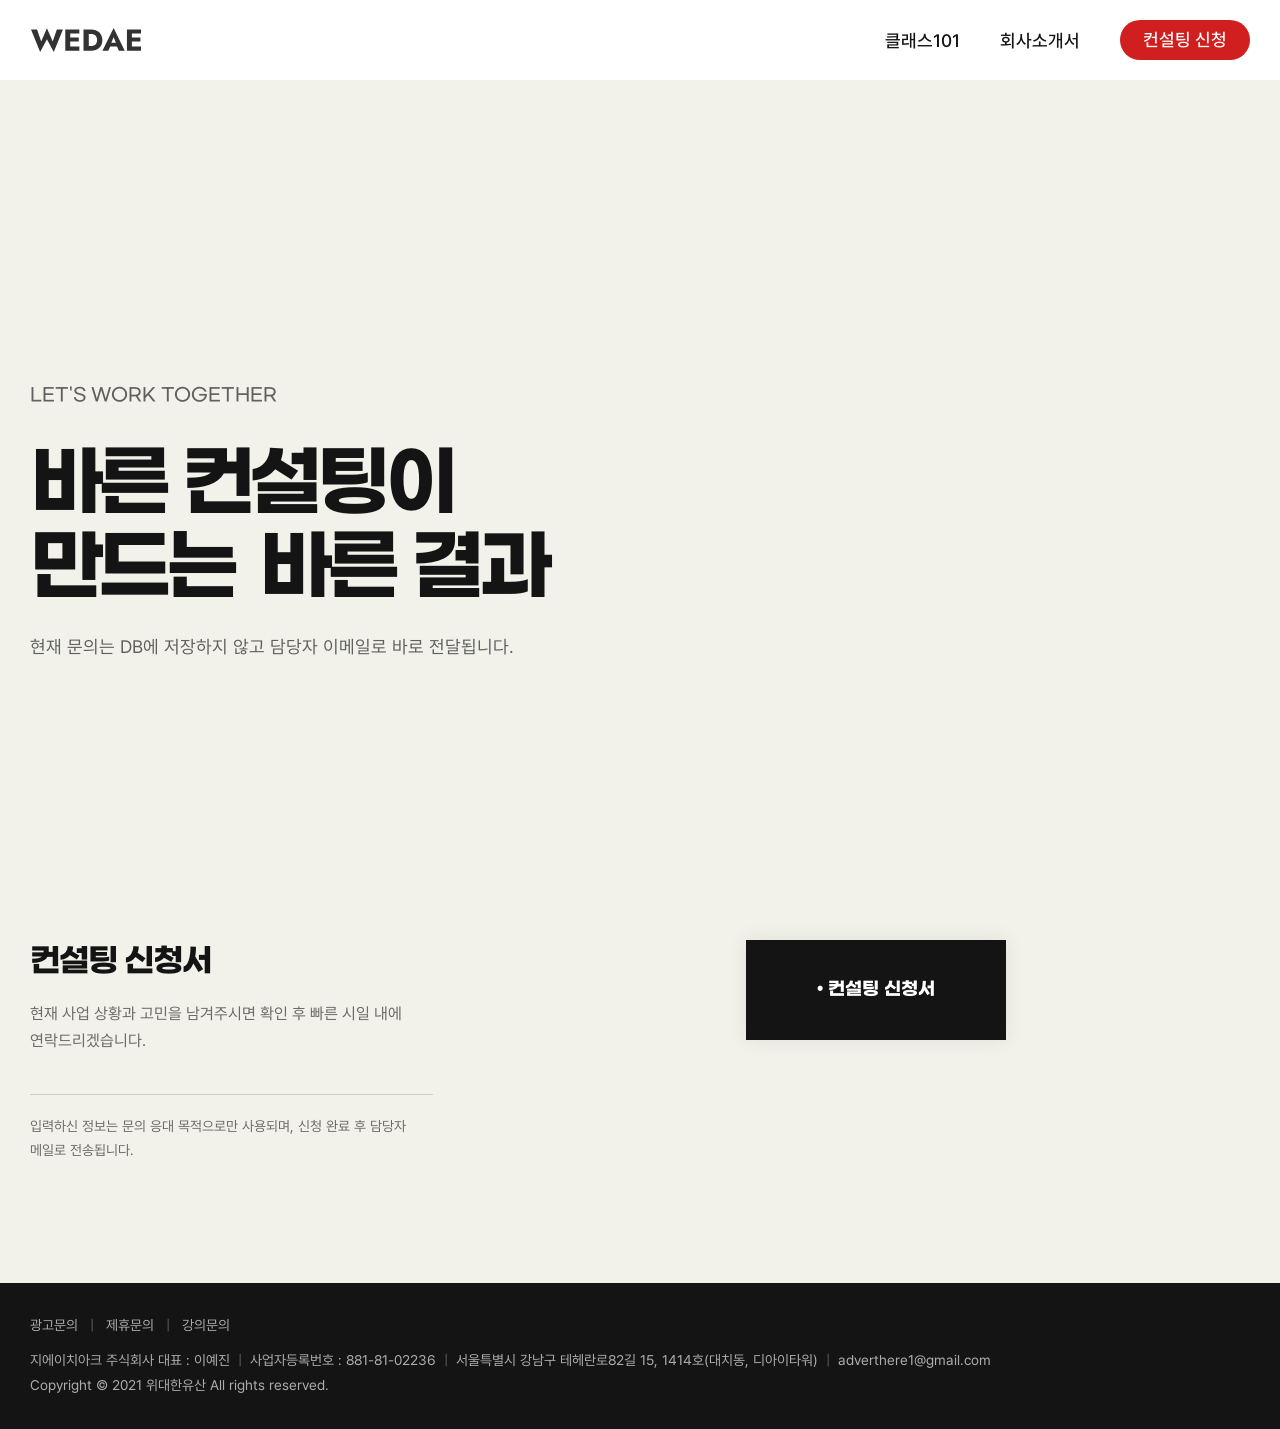
==== commit a14cbef1: "Update the footer company name to GH Arch All public page footers now display 지에이치아크 주식회사 instead of" ====
--- a/contact.html
+++ b/contact.html
@@ -5,6 +5,20 @@
   <meta name="viewport" content="width=device-width, initial-scale=1">
   <meta name="description" content="위대한유산 무료 컨설팅 신청">
   <meta name="theme-color" content="#f2f2eb">
+  <link rel="canonical" href="https://wedae-han.com/contact.html">
+  <meta property="og:type" content="website">
+  <meta property="og:locale" content="ko_KR">
+  <meta property="og:site_name" content="위대한유산">
+  <meta property="og:title" content="무료 컨설팅 신청 | 위대한유산">
+  <meta property="og:description" content="현재 사업 상황과 고민을 남겨주시면 위대한유산이 확인 후 연락드리겠습니다.">
+  <meta property="og:url" content="https://wedae-han.com/contact.html">
+  <meta property="og:image" content="https://wedae-han.com/assets/images/og.png">
+  <meta property="og:image:width" content="800">
+  <meta property="og:image:height" content="400">
+  <meta name="twitter:card" content="summary_large_image">
+  <meta name="twitter:title" content="무료 컨설팅 신청 | 위대한유산">
+  <meta name="twitter:description" content="현재 사업 상황과 고민을 남겨주시면 위대한유산이 확인 후 연락드리겠습니다.">
+  <meta name="twitter:image" content="https://wedae-han.com/assets/images/og.png">
   <title>컨설팅 신청 | 위대한유산</title>
   <link rel="icon" href="assets/images/favicon.png" type="image/png">
   <link rel="stylesheet" href="styles.css">
@@ -118,7 +132,7 @@
   <footer class="site-footer">
     <div class="container">
       <div class="site-footer__links"><a href="contact.html">광고문의</a><span>|</span><a href="contact.html">제휴문의</a><span>|</span><a href="contact.html">강의문의</a></div>
-      <p>주식회사 위대한유산 대표 : 이예진 <span>|</span> 사업자등록번호 : 881-81-02236 <span>|</span> 서울특별시 강남구 테헤란로82길 15, 1414호(대치동, 디아이타워) <span>|</span> <a href="mailto:adverthere1@gmail.com">adverthere1@gmail.com</a></p>
+      <p>지에이치아크 주식회사 대표 : 이예진 <span>|</span> 사업자등록번호 : 881-81-02236 <span>|</span> 서울특별시 강남구 테헤란로82길 15, 1414호(대치동, 디아이타워) <span>|</span> <a href="mailto:adverthere1@gmail.com">adverthere1@gmail.com</a></p>
       <p>Copyright © 2021 위대한유산 All rights reserved.</p>
     </div>
   </footer>
